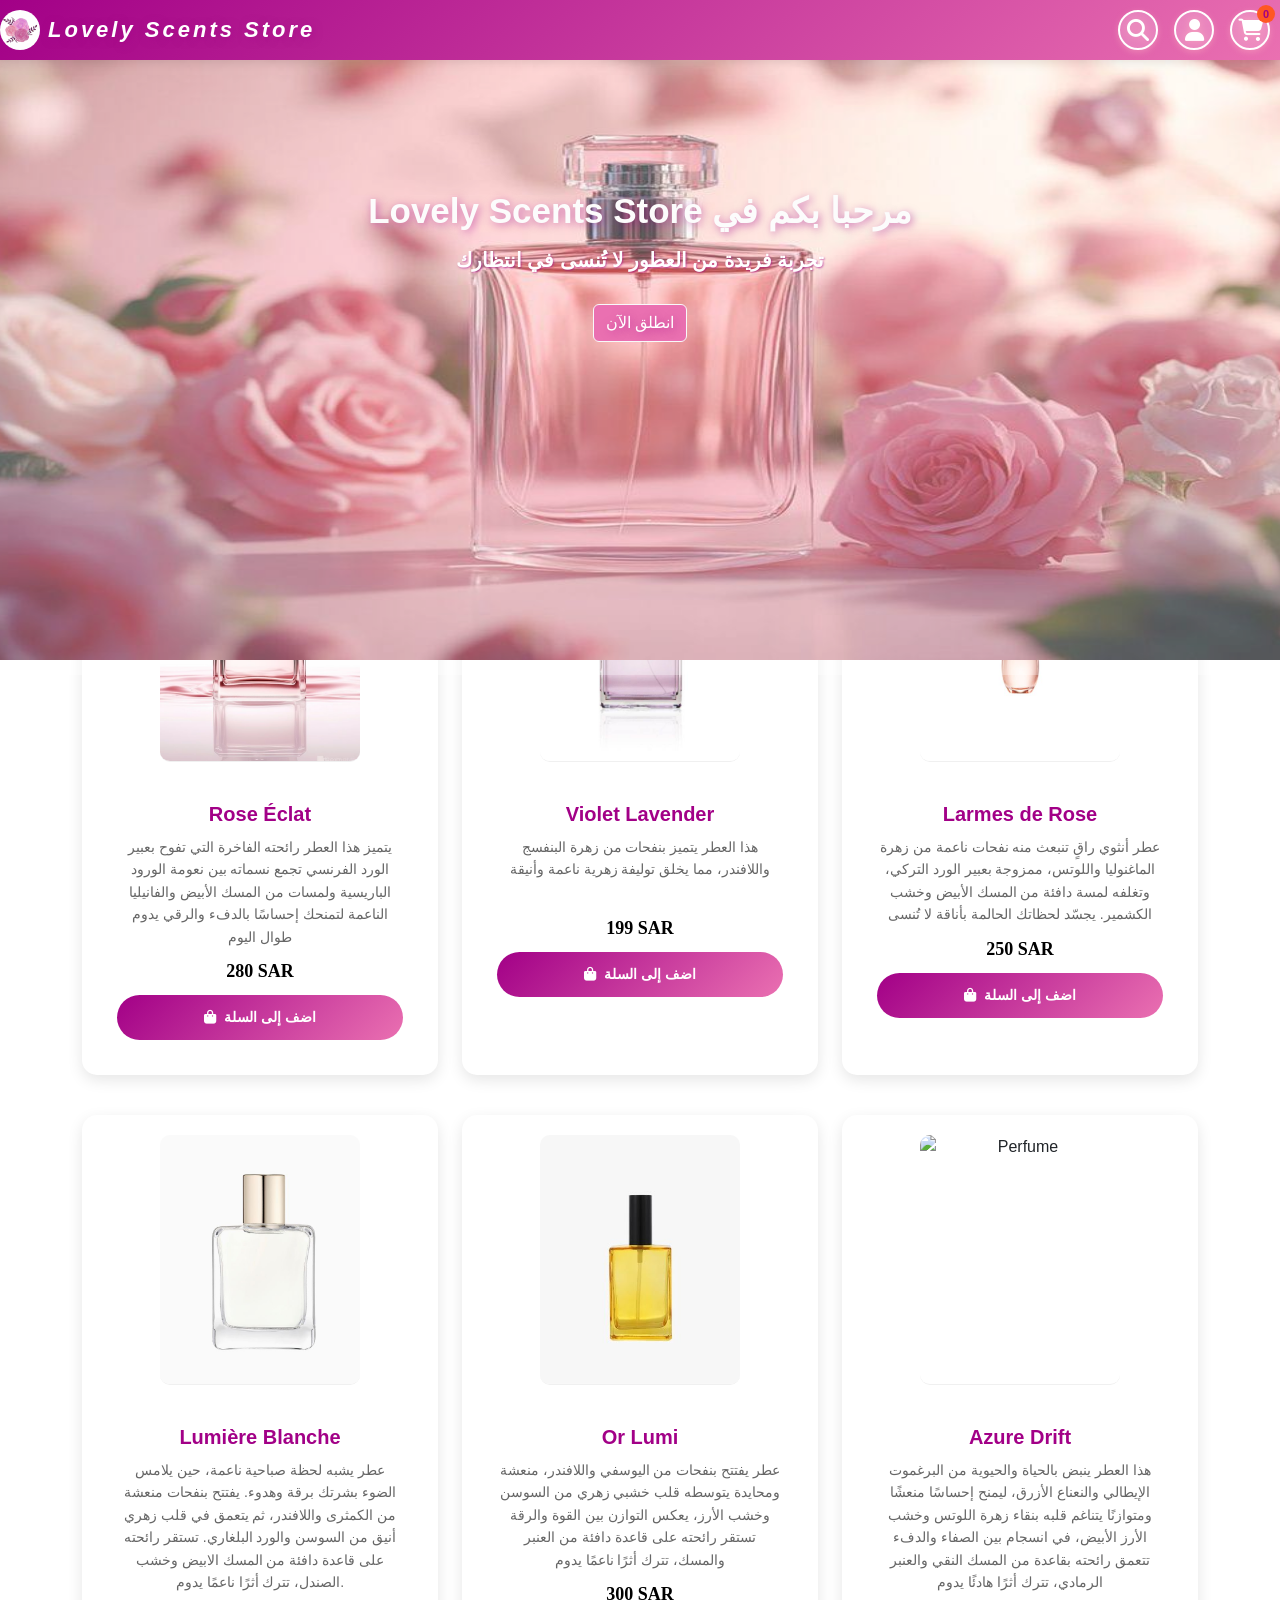
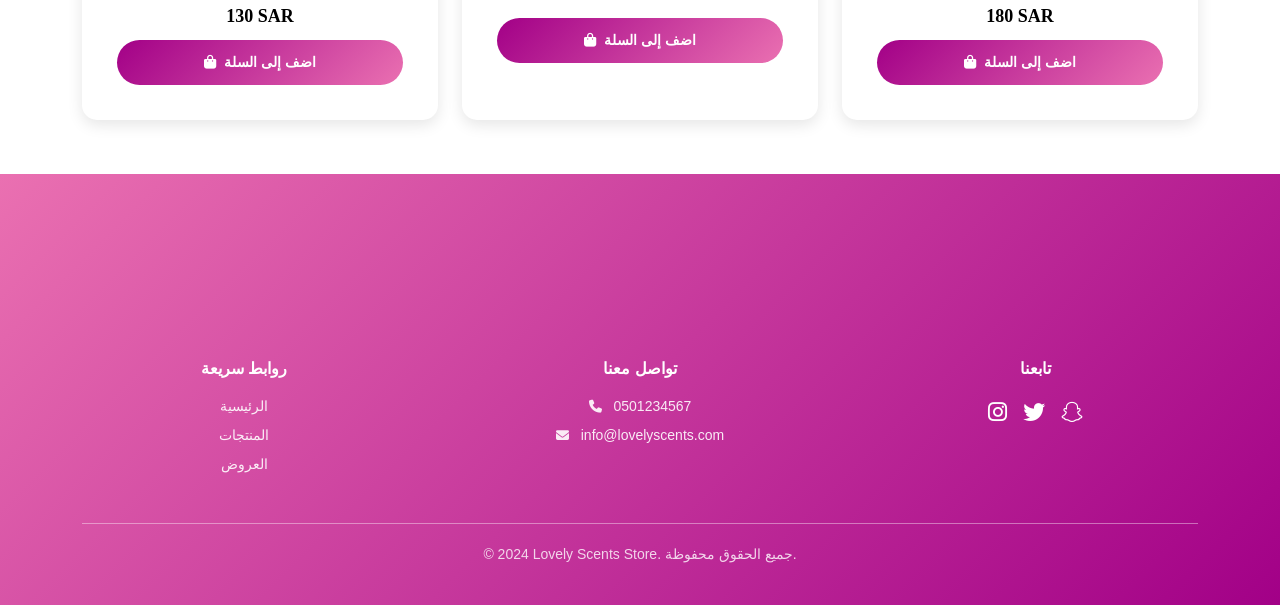
==== index.html @ 4ba1b8d6 "first commit" ====
<!DOCTYPE html>
<html lang="en">

<head>
    <meta charset="UTF-8">
    <title>Lovley Scents Store</title>
    <meta name="viewport" content="width=device-width, initial-scale=1.0">
    <link rel="stylesheet" href="index.css">
    <!--  <script src="cart.js"></script> 
 <script src="perfumestoresystem.js"></script> -->
    <script src="searsh.js"></script>
    <script src="auth-system.js"></script>
    <link rel="stylesheet" href="https://cdnjs.cloudflare.com/ajax/libs/font-awesome/6.5.0/css/all.min.css">
    <link href="https://cdn.jsdelivr.net/npm/bootstrap@5.0.2/dist/css/bootstrap.min.css" rel="stylesheet"
        integrity="sha384-EVSTQN3/azprG1Anm3QDgpJLIm9Nao0Yz1ztcQTwFspd3yD65VohhpuuCOmLASjC" crossorigin="anonymous">

    <style>
        /* إضافة خاصية الانزلاق الناعم عند الضغط على الروابط */
        html {
            scroll-behavior: smooth;
        }

        :root {
            --primary-color: #ea70b1;
            --secondary-color: #a20087;
            --light-color: #f8f9fa;
            --dark-color: #343a40;
        }

        .footer {
            font-family: 'Segoe UI', Tahoma, Geneva, Verdana, sans-serif;
        }

        .footer a:hover {
            color: var(--light-color) !important;
            text-decoration: underline !important;
            transform: translateY(-2px);
        }

        .social-link:hover {
            color: var(--light-color) !important;
            transform: translateY(-3px) scale(1.2);
        }

        @media (max-width: 992px) {
            .footer .row.justify-content-around>div {
                margin-bottom: 30px;
            }
        }

        @media (max-width: 768px) {
            .footer {
                padding: 30px 0 15px;
            }

            .footer .row.justify-content-around>div {
                margin-bottom: 25px;
            }

            .social-links {
                gap: 25px !important;
            }
        }

        @media (max-width: 576px) {
            .footer {
                padding: 25px 0 10px;
            }

            .footer h6 {
                font-size: 15px !important;
                margin-bottom: 15px !important;
            }

            .footer a,
            .footer div {
                font-size: 13px !important;
            }

            .social-links {
                gap: 20px !important;
            }

            .social-link {
                font-size: 20px !important;
            }
        }
    </style>
</head>

<body>

    <div class="container-fluid p-0 vh-100" style="background-image: url(images/xxxx.jpg);
        background-size:cover;
        background-position:center; 
         height: 60vh;
         width: 100%;
         color: aliceblue (0, 0, 0, 0.4) ;
         display: flex;
         align-items: center;
         justify-content: center;
          position: absolute;
          margin-top: -0px ;
          margin-bottom: -50px !important;
          padding: 10px;
        transform: translateY(-30px) scaleY(0.7);
    transform-origin: top center;
    max-width: 2000px; 
     "></div>

    <div class="text-center "
        style="color:#fcfcfc; position: relative; z-index: 2; font-family: 'Cairo', sans-serif;  margin-top: 130px;  text-shadow: 2px 2px 8px rgba(162, 0, 135, 0.5); ">
        <h1 class="display-6 fw-bold " style="font-size: 35px;"> Lovely Scents Store مرحبا بكم في </h1>
        <h5 class="lead mt-3  fw-bold " style=" color:#ffffff ; text-shadow: 1px 1px 2px  rgba(162, 0, 135, 0.5);">تجربة
            فريدة من العطور لا تُنسى في انتظارك</h5>
        
        <!-- التعديل هنا: ربط الزر بقسم المنتجات عبر href="#perfumes-section" -->
        <a href="#perfumes-section">
            <button class="btn btn-light mt-4"
                style="color: #ffffff;  text-shadow: 2px 2px 8px rgba(162, 0, 135, 0.5);  background-color: rgb(234, 112, 177);  ">انطلق
                الآن</button>
        </a>
    </div>

    <div style="position: absolute; top: 0; left: 0; width: 100%; height: 75vh; 
                background: rgba(255, 255, 255, 0.3); z-index: 1;"></div>
    <header>
        <div class="d-flex align-items-center">
            <!-- الصورة الدائرية -->
            <img src="images/orr.jpg" alt="متجر أيقونة" class="rounded-circle me-2"
                style="width: 40px; height: 40px; object-fit: cover;">

            <!-- اللوقو أو اسم المتجر -->
            <span class="navbar-brand mb-0 h3" style=" font-size: 22px; font-weight: bold;
            color: white;
            font-style: italic;
              padding: 10px;
              display: flex;
              align-items: center;
              gap: 10px;
          white-space: nowrap;
          padding-left: 0px;
          padding-right: 30px;
          letter-spacing: 3px;
            text-shadow: 2px 2px 8px rgba(162, 0, 135, 0.5);">Lovely Scents Store</span>
        </div>



        <div class="header-actions">
            <div class="icon-wrapper">


                <div class="d-flex gap-3">
                    <button class="icon-btn">
                        <i class="fa-solid fa-magnifying-glass"></i>
                    </button>

                    <button class="icon-btn ">
                        <i class="fa-solid fa-user"></i>
                    </button>




                    <button class="icon-btn" id="cart-toggle">
                        <i class="fa-solid fa-cart-shopping"></i>
                        <span class="cart-count" id="cart-count">0</span>
                    </button>
                </div>
            </div>

    </header>

    <!-- التعديل هنا: إضافة id="perfumes-section" للوصول إليه عند الضغط على الزر -->
    <div class="container" id="perfumes-section">
        <div class=" row  ">
            <div class="col-12 col-sm-6 col-md-4 col-lg-4 mb-4">
                <div class="product-card ">
                    <img width="300px" height="300px" src="images/pert.jpg" alt="Perfume" class="product-image">

                    <div class="product-info">
                        <!--- تطبيق فئة product-title على العنوان -->
                        <h2 class="product-title"> Rose Éclat</h2>

                        <!---  /  تطبيق فئة description على الوصف -->
                        <p class="description">
                            يتميز هذا العطر رائحته الفاخرة التي تفوح بعبير الورد الفرنسي تجمع نسماته بين نعومة الورود
                            الباريسية ولمسات من المسك الأبيض والفانيليا الناعمة لتمنحك إحساسًا بالدفء والرقي يدوم طوال
                            اليوم
                        </p>

                        <div class="price-container ">
                            <span class="price">280 SAR</span>
                        </div>
                        <button class="buy-button">
                            <span><i class="fas fa-shopping-bag"></i></span> اضف إلى السلة
                        </button>
                    </div>
                </div>
            </div>

            <div class="col-12 col-sm-6 col-md-4 col-lg-4 mb-4">
                <div class="product-card ">
                    <!----  /  الصورة الأصلية -->
                    <img width="300px" height="300px   " src="images/uuuuu.jpg" alt="Perfume" class="product-image">

                    <div class="product-info">
                        <!----   /  تطبيق فئة product-title على العنوان / -->
                        <h2 class="product-title">Violet Lavender</h2>

                        <!---- /    تطبيق فئة description على الوصف /-->
                        <p class="description">
                            هذا العطر يتميز بنفحات من زهرة البنفسج واللافندر، مما يخلق توليفة زهرية ناعمة وأنيقة
                        </p>
                        <br>
                        <div class="price-container">
                            <span class="price">199 SAR</span>
                        </div>
                        <button class="buy-button">
                            <span><i class="fas fa-shopping-bag"></i></span> اضف إلى السلة
                        </button>
                    </div>
                </div>
            </div>
            <div class="col-12 col-sm-6 col-md-4 col-lg-4 mb-4">
                <div class="product-card ">
                    <!---- /  الصورة الأصلية -->
                    <img width="300px" height="300px " src="images/Gold.jpg" alt="Perfume" class="product-image">

                    <div class="product-info">
                        <!--   /   تطبيق فئة product-title على العنوان / -->
                        <h2 class="product-title"> Larmes de Rose</h2>

                        <!----   /  تطبيق فئة description على الوصف / -->
                        <p class="description">
                            عطر أنثوي راقٍ تنبعث منه نفحات ناعمة من زهرة الماغنوليا واللوتس، ممزوجة بعبير الورد التركي،
                            وتغلفه لمسة دافئة من المسك الأبيض وخشب الكشمير. يجسّد لحظاتك الحالمة بأناقة لا تُنسى
                        </p>

                        <div class="price-container">
                            <span class="price">250 SAR</span>
                        </div>
                        <button class="buy-button">
                            <span><i class="fas fa-shopping-bag"></i></span> اضف إلى السلة
                        </button>
                    </div>
                </div>
            </div>
            <div class="row g-3"></div>
            <div class="col-12 col-sm-6 col-md-4 col-lg-4 mb-4">
                <div class="product-card ">
                    <!---- /  الصورة الأصلية -->
                    <img width="300px" height="300px " src="images/www.jpg" alt="Perfume" class="product-image">

                    <div class="product-info">
                        <!--   /   تطبيق فئة product-title على العنوان / -->
                        <h2 class="product-title">Lumière Blanche </h2>

                        <!----   /  تطبيق فئة description على الوصف / -->
                        <p class="description">
                            عطر يشبه لحظة صباحية ناعمة، حين يلامس الضوء بشرتك برقة وهدوء.
                            يفتتح بنفحات منعشة من الكمثرى واللافندر، ثم يتعمق في قلب زهري أنيق من السوسن والورد البلغاري.
                            تستقر رائحته على قاعدة دافئة من المسك الابيض وخشب الصندل، تترك أثرًا ناعمًا يدوم.

                        </p>

                        <div class="price-container">
                            <span class="price">130 SAR </span>
                        </div>
                        <button class="buy-button">
                            <span><i class="fas fa-shopping-bag"></i></span> اضف إلى السلة
                        </button>
                    </div>
                </div>
            </div>
            <div class="col-12 col-sm-6 col-md-4 col-lg-4 mb-4">
                <div class="product-card ">
                    <!---- /  الصورة الأصلية -->
                    <img width="300px" height="300px " src="images/yallow.jpg" alt="Perfume" class="product-image">

                    <div class="product-info">
                        <!--   /   تطبيق فئة product-title على العنوان / -->
                        <h2 class="product-title">Or Lumi</h2>

                        <!----   /  تطبيق فئة description على الوصف / -->
                        <p class="description">
                            عطر يفتتح بنفحات من اليوسفي واللافندر، منعشة ومحايدة
                            يتوسطه قلب خشبي زهري من السوسن وخشب الأرز، يعكس التوازن بين القوة والرقة
                            تستقر رائحته على قاعدة دافئة من العنبر والمسك، تترك أثرًا ناعمًا يدوم
                        </p>

                        <div class="price-container">
                            <span class="price"> 300 SAR</span>
                        </div>
                        <button class="buy-button">
                            <span><i class="fas fa-shopping-bag"></i></span> اضف إلى السلة
                        </button>
                    </div>
                </div>
            </div>
            <div class="col-12 col-sm-6 col-md-4 col-lg-4 mb-4">
                <div class="product-card ">
                    <!---- /  الصورة الأصلية -->
                    <img width="300px" height="300px " src="images/Blue Perfume.jpg" alt="Perfume" class="product-image">

                    <div class="product-info">
                        <!--   /   تطبيق فئة product-title على العنوان / -->
                        <h2 class="product-title">Azure Drift</h2>

                        <!----   /  تطبيق فئة description على الوصف / -->
                        <p class="description">هذا العطر ينبض بالحياة والحيوية من البرغموت الإيطالي والنعناع الأزرق، ليمنح
                            إحساسًا منعشًا ومتوازنًا
                            يتناغم قلبه بنقاء زهرة اللوتس وخشب الأرز الأبيض، في انسجام بين الصفاء والدفء
                            تتعمق رائحته بقاعدة من المسك النقي والعنبر الرمادي، تترك أثرًا هادئًا يدوم
                        </p>

                        <div class="price-container">
                            <span class="price">180 SAR</span>
                        </div>
                        <button class="buy-button">
                            <span><i class="fas fa-shopping-bag"></i></span> اضف إلى السلة
                        </button>

                    </div>
                </div>
            </div>
        </div>
    </div>

    <footer class="footer"
        style="background: linear-gradient(135deg, var(--primary-color), var(--secondary-color)); color: white; padding: 35px 0 20px; margin-top: 30px;">
        <div class="container">
            <div class="row justify-content-around align-items-start text-center">

                <!-- روابط سريعة -->
                <div class="col-lg-2 col-md-3 col-sm-4 mb-4">
                    <h6 style="font-weight: bold; margin-bottom: 18px; font-size: 16px; color: #fff;">روابط سريعة</h6>
                    <div class="d-flex flex-column gap-2">
                        <a href="#"
                            style="color: rgba(255,255,255,0.9); text-decoration: none; font-size: 14px; transition: all 0.3s;">
                            الرئيسية
                        </a>
                        <a href="#"
                            style="color: rgba(255,255,255,0.9); text-decoration: none; font-size: 14px; transition: all 0.3s;">
                            المنتجات
                        </a>
                        <a href="#"
                            style="color: rgba(255,255,255,0.9); text-decoration: none; font-size: 14px; transition: all 0.3s;">
                            العروض
                        </a>
                    </div>
                </div>

                <!-- تواصل معنا -->
                <div class="col-lg-3 col-md-3 col-sm-4 mb-4">
                    <h6 style="font-weight: bold; margin-bottom: 18px; font-size: 16px; color: #fff;">تواصل معنا</h6>
                    <div class="d-flex flex-column gap-2">
                        <div style="font-size: 14px; color: rgba(255,255,255,0.9);">
                            <i class="fas fa-phone me-2" style="font-size: 13px;"></i>
                            <span>0501234567</span>
                        </div>
                        <div style="font-size: 14px; color: rgba(255,255,255,0.9);">
                            <i class="fas fa-envelope me-2" style="font-size: 13px;"></i>
                            <span>info@lovelyscents.com</span>
                        </div>
                    </div>
                </div>

                <!-- تابعنا -->
                <div class="col-lg-2 col-md-3 col-sm-4 mb-4">
                    <h6 style="font-weight: bold; margin-bottom: 18px; font-size: 16px; color: #fff;">تابعنا</h6>
                    <div class="social-links d-flex justify-content-center gap-3">
                        <a href="#" class="social-link"
                            style="color: white; font-size: 22px; transition: all 0.3s ease; display: inline-block;">
                            <i class="fab fa-instagram"></i>
                        </a>
                        <a href="#" class="social-link"
                            style="color: white; font-size: 22px; transition: all 0.3s ease; display: inline-block;">
                            <i class="fab fa-twitter"></i>
                        </a>
                        <a href="#" class="social-link"
                            style="color: white; font-size: 22px; transition: all 0.3s ease; display: inline-block;">
                            <i class="fab fa-snapchat"></i>
                        </a>
                    </div>
                </div>

            </div>

            <!-- حقوق النشر -->
            <div class="row mt-4">
                <div class="col-12">
                    <div style="border-top: 1px solid rgba(255,255,255,0.4); padding-top: 20px; text-align: center;">
                        <p style="margin: 0; font-size: 14px; color: rgba(255,255,255,0.8);">
                            &copy; 2024 Lovely Scents Store. جميع الحقوق محفوظة.
                        </p>
                    </div>
                </div>
            </div>
        </div>
    </footer>

    <script>
        // تهيئة النظام بعد تحميل الصفحة
        document.addEventListener('DOMContentLoaded', function () {
            // عرض المنتجات
            const productsContainer = document.getElementById('products-container');
            if (productsContainer && window.authSystem) {
                window.authSystem.products.forEach(product => {
                    const productHTML = `
                        <div class="col-md-4 mb-4">
                            <div class="card product-card h-100">
                                <img src="${product.image}" class="card-img-top product-image" alt="${product.name}" 
                                     style="height: 250px; object-fit: cover;"
                                     onerror="this.src='https://via.placeholder.com/300x300/cccccc/969696?text=صورة+منتج'">
                                <div class="card-body">
                                    <h5 class="card-title product-title">${product.name}</h5>
                                    <p class="card-text description">${product.description}</p>
                                    <div class="d-flex justify-content-between align-items-center">
                                        <span class="h5 text-primary price">${product.price} SAR</span>
                                        <button class="btn btn-primary buy-button">
                                            <i class="fas fa-shopping-cart"></i> شراء
                                        </button>
                                    </div>
                                </div>
                            </div>
                        </div>
                    `;
                    productsContainer.innerHTML += productHTML;
                });
            }
        });
    </script>

    <script src="https://cdn.jsdelivr.net/npm/bootstrap@5.0.2/dist/js/bootstrap.bundle.min.js"
        integrity="sha384-MrcW6ZMFYlzcLA8Nl+NtUVF0sA7MsXsP1UyJoMp4YLEuNSfAP+JcXn/tWtIaxVXM"
        crossorigin="anonymous"></script>
</body>

</html>
---- index.css ----
* {
            margin: 0;
            padding: 0;
            box-sizing: border-box;
            font-family: 'Tajawal', sans-serif; } 

              :root {
            --primary-color: #ea70b1;
            --secondary-color: #a20087;
            --light-color: #f8f9fa;
            --dark-color: #343a40; }
       

        body {
          /* background: linear-gradient(to right, #ffe6f0, #ffcce0, #fff);*/
             background-color: #f9f9f9;
    
            padding-top: 60px;
        }

        /* الهيدر */
       header {
           /* background:  linear-gradient(135deg, rgb(236, 86, 136), rgb(219, 112, 147)); */
             background: linear-gradient(135deg, var(--secondary-color), var(--primary-color));
            padding: 30px 0px;
            position: fixed;
            top: 0;
            left: 0;
            width: 100%;
            z-index: 1000;
            height: 60px;
            display: flex;
            align-items: center;
            justify-content: space-between;
            box-shadow: 0 2px 10px rgba(0,0,0,0.1);  } 

         




        .navbar {
            /* background: linear-gradient(135deg, rgb(236, 86, 136), rgb(219, 112, 147));*/
            display: flex;
           justify-content: center;
           gap: 50px;
           align-items: center;
           gap: 15px;
           padding:  0.7rem;
           margin: 0;
         /*box-shadow: 0 2px 5px rgba(0, 0, 0, 0.1); */
         

        }

        .navbar-list {
            display: flex;
            list-style: none;
            gap: 0rem;
            margin: 0;
            padding: 0;
            
        }

        .navbar-list a {
            color: white;
            text-decoration: none;
            font-weight: normal;
           align-items: center;
           position:-0.0rem -0.0rem;
           padding-left: 200px;
           padding-right:   -0.0rem;
             display: flex;
           gap: 10rem;
           

       
        
           

              

}

.navbar-list li {

         margin:  0 -1px;
}


    .navbar-list a:hover{
         border: 5px;
            outline: none;




}



      

    

        .header-actions {
            display: flex;
            gap: 10px;
        }

        .icon-btn {
            background: rgba(255, 255, 255, 0.2);
            color: white;
            border: 2px solid white;
            border-radius: 50%;
            width: 40px;
            height: 40px;
            display: flex;
            align-items: center;
            justify-content: center;
            cursor: pointer;
            transition: all 0.3s ease;
              box-shadow: 0 2px 6px rgba(255, 182, 193, 0.4);
                
        }

        .icon-btn:hover {
           /* background: rgba(255, 255, 255, 0.3);*/
              background-color: #f58fcc; /* وردي فاتح عند المرور */
  box-shadow: 0 4px 10px rgba(255, 182, 193, 0.7)

        }

        .cart-count {
            position: absolute !important;
            top: -5px !important;
            right: 5px !important;
            background: #ff5722;
            padding-right: 0px;
            color: var(--secondary-color);
            font-size: 11px;
            width: 18px!important;
            height: 18px !important;
            border-radius: 50% !important;
            display: flex !important;
            align-items: center!important ;
            justify-content: center !important;
            font-weight: bold;
           
           
        }

        .icon-wrapper {
            position: relative;
            display: flex;
              gap: 12px; /* مسافة بسيطة بين الأيقونات */
              padding-right: 10px;
             
        }

        .icon-btn i {
  font-size: 22px; /* حجم الأيقونة أكبر شوي */
  color: #fff; /* 🤍 أيقونة بيضاء */
  transition: 0.3s ease;
  text-shadow: 0 0 8px rgba(255, 182, 193, 0.6); /* 🌸 ظل وردي خفيف */
}

  


        /* نظام الـ Grid لـ 3 بطاقات */
        .container {
            max-width: 1200px;
            margin: 0 auto;
            padding: 0 20px;
         /* margin-top: -20px; /* ارفعيه لأعلى 20 بكسل */
         margin-top: 150px;

        }

        .row {
            display: flex;
            flex-wrap: wrap;
            margin: 0 -10px;
        }

        .col-12, .col-sm-6, .col-md-4, .col-lg-4 {
            padding: 0 10px;
            margin-bottom: 20px;
        }

        /* الجوال: بطاقة واحدة */
        .col-12 {
            flex: 0 0 100%;
            max-width: 100%;
        }

        /* جوال كبير: بطاقتين */
        @media (min-width: 576px) {
            .col-sm-6 {
                flex: 0 0 50%;
                max-width: 50%;
            }
        }

        /* تابلت: 3 بطاقات */
        @media (min-width: 768px) {
            .col-md-4 {
                flex: 0 0 33.333%;
                max-width: 33.333%;
            }
        }

        /* لابتوب: 3 بطاقات */
        @media (min-width: 992px) {
            .col-lg-4 {
                flex: 0 0 33.333%;
                max-width: 33.333%;
            }
        }

        /* البطاقات */
        .product-card {
            background: white;
            border-radius: 15px;
            padding: 20px;
            text-align: center;
            border: 2px solid #e91e63;
            box-shadow: 0 5px 15px rgba(0,0,0,0.1);
            height: 100%;
            display: flex;
            flex-direction: column;
            transition: all 0.3s ease; 
              
        
        }

        .product-card:hover {
            transform: translateY(-5px);
            box-shadow: 0 10px 25px rgba(233, 30, 99, 0.15);
        }

        .product-card:active {
            border-color: #ff4081;
            box-shadow: 0 0 0 3px rgba(255, 64, 129, 0.3);
        }

        .product-image {
            width: 100%;
            max-width: 200px;
            height: 180px;
            object-fit: cover;
            border-radius: 10px;
            margin: 0 auto 15px;
        }

        .product-title {
            font-size: 20px;
            color: var(--secondary-color);
              margin: 10px 0;
            font-weight: bold;
        }

        .description {
            font-size: 14px;
            color: #666;
            line-height: 1.6;
            margin: 10px 0;
            flex: 1;
        }

        .price {
            font-size: 18px;
            font-weight: bold;
            font-family: serif;
            color: black;
            margin: 15px 0;
            padding-top: -0.1px;
        }

        .buy-button {
            background:var(--primary-color);
            color: white;
            border: none;
            padding: 12px 25px;
            border-radius: 25px;
            font-size: 14px;
            font-weight: bold;
            cursor: pointer;
            width: 100%;
            transition: all 0.3s ease;
            margin-top: 10px;
        }

        .buy-button:hover {
            background:var(--secondary-color) ;
              transform: translateY(-2px);
        }


        /* Responsive */
        @media (max-width: 768px) {
            header {
                height: auto;
                padding: 10px;
                flex-wrap: wrap;
            }
            
            .logo {
                font-size: 18px;
                margin-bottom: 10px;
            }
            
            .navbar-list {
                gap: 10px;
            }
            
            .navbar-list a {
                padding: 6px 12px;
                font-size: 13px;
            }
            
            .header-actions {
                gap: 5px;
            }
            
            body {
                padding-top: 80px;
            }
            
            .hero-section {
                height: 30vh;
            }
            
            .hero-content h1 {
                font-size: 2rem;
            }
            
            .hero-content p {
                font-size: 1rem;
            }
        }

        @media (max-width: 576px) {
            .logo {
                font-size: 16px;
            }
            
            .navbar-list {
                flex-direction: column;
                gap: 8px;
            }
            
            .product-card {
                padding: 15px;
            }
            
            .product-image {
                max-width: 150px;
                height: 140px;
            }
            
            .product-title {
                font-size: 18px;
            }
            
            .description {
                font-size: 13px;
            }
            
            .price {
                font-size: 16px;
            }
            
            .buy-button {
                padding: 10px 20px;
                font-size: 13px;
            }
        }

        /* أنماط نافذة البحث */
.search-modal {
    position: fixed;
    top: 0;
    left: 0;
    width: 100%;
    height: 100%;
    background: rgba(0, 0, 0, 0.8);
    z-index: 9999;
    display: none;
    justify-content: center;
    align-items: flex-start;
    padding-top: 100px;
}

.search-modal.active {
    display: flex;
}

.search-modal-content {
    background: white;
    border-radius: 15px;
    width: 90%;
    max-width: 600px;
    box-shadow: 0 20px 60px rgba(0,0,0,0.3);
    animation: slideDown 0.3s ease-out;
}

@keyframes slideDown {
    from {
        opacity: 0;
        transform: translateY(-50px);
    }
    to {
        opacity: 1;
        transform: translateY(0);
    }
}

 .product-actions {
        display: flex;
        align-items: center;
        gap: 10px;
        margin-top: 15px;
    }

    .wishlist-btn {
        background: #ffffff;
        border: 2px solid #e9ecef;
        width: 44px;
        height: 44px;
        border-radius: 50px;
        display: flex;
        align-items: center;
        justify-content: center;
        cursor: pointer;
        transition: all 0.3s ease;
        color: #ea70b1 ;
        padding-top: -0.1px;
    }

    .wishlist-btn:hover {
        background: white;
        border-color: var(--primary-color);
        color: var(--primary-color);
        transform: scale(1.05);
    }

    .wishlist-btn.active {
        background: #fff5f7;
        border-color: #e91e63;
        color: #e91e63;
    }

    .buy-button {
        flex: 1;
        background: var(--primary-color);
        color: white;
        border: none;
        padding: 12px 20px;
        border-radius: 10px;
        font-size: 14px;
        font-weight: bold;
        cursor: pointer;
        transition: all 0.3s ease;
        display: flex;
        align-items: center;
        justify-content: center;
        gap: 8px;
    }

    .buy-button:hover {
        background: var(--secondary-color);
        transform: translateY(-2px);
        box-shadow: 0 5px 15px rgba(162, 0, 135, 0.3);
    }

    .buy-button:active {
        transform: translateY(0);
    }
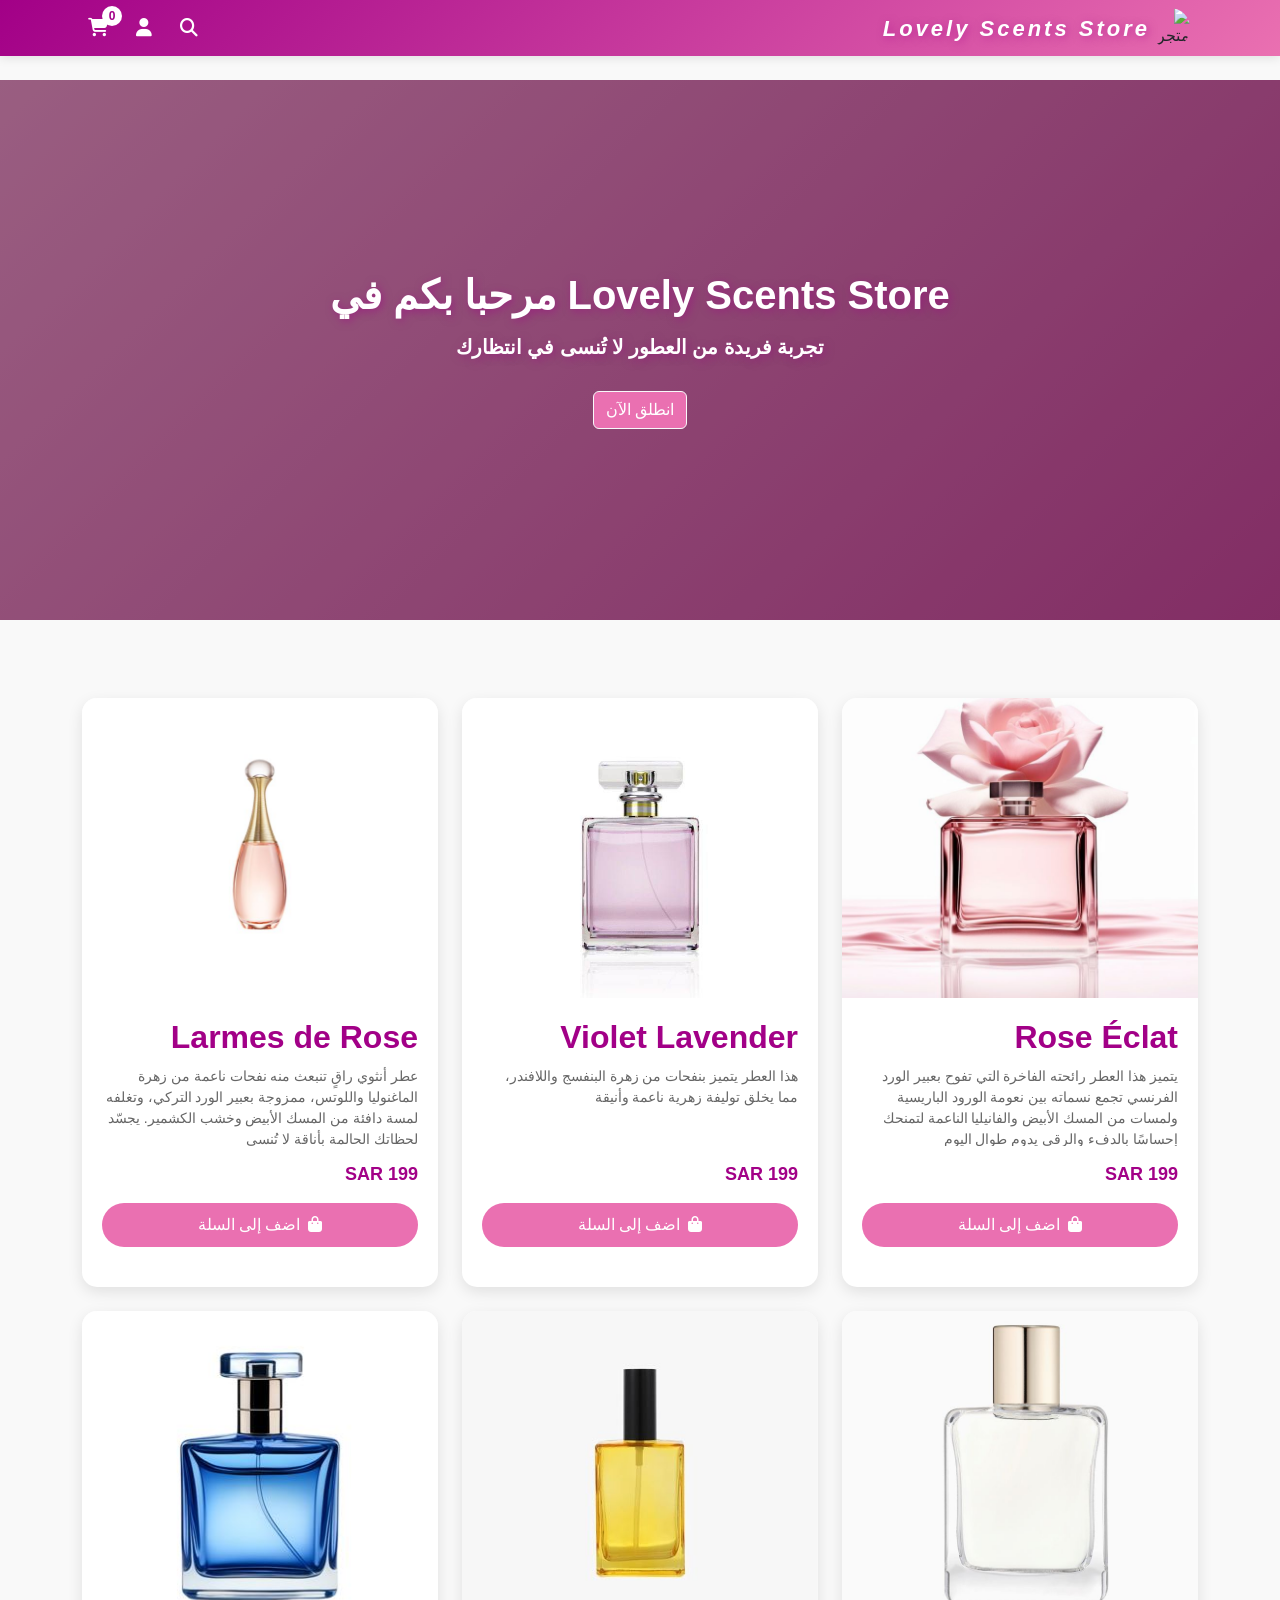
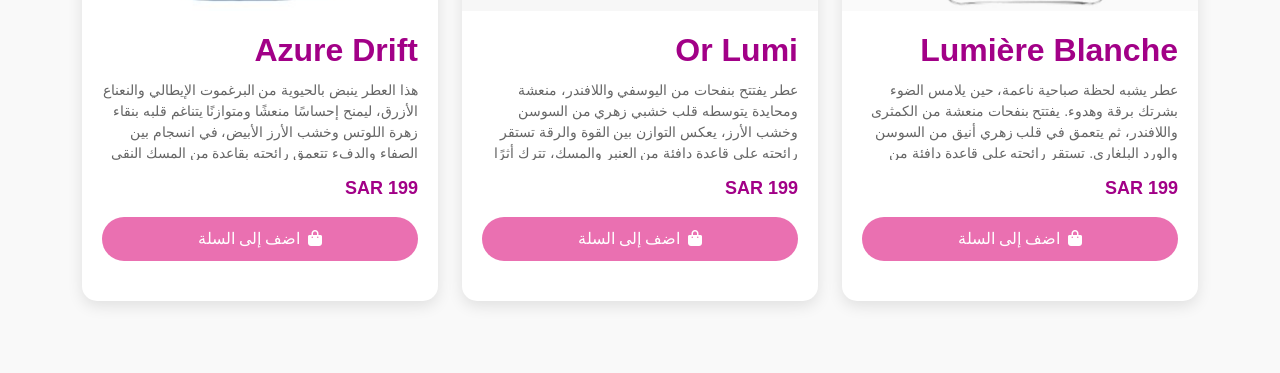
==== commit 52156648: "Add files via upload إصلاح مشاكل السلة والصور" ====
--- a/index.html
+++ b/index.html
@@ -1,441 +1,946 @@
-<!DOCTYPE html>
-<html lang="en">
-
-<head>
-    <meta charset="UTF-8">
-    <title>Lovley Scents Store</title>
-    <meta name="viewport" content="width=device-width, initial-scale=1.0">
-    <link rel="stylesheet" href="index.css">
-    <!--  <script src="cart.js"></script> 
- <script src="perfumestoresystem.js"></script> -->
-    <script src="searsh.js"></script>
-    <script src="auth-system.js"></script>
-    <link rel="stylesheet" href="https://cdnjs.cloudflare.com/ajax/libs/font-awesome/6.5.0/css/all.min.css">
-    <link href="https://cdn.jsdelivr.net/npm/bootstrap@5.0.2/dist/css/bootstrap.min.css" rel="stylesheet"
-        integrity="sha384-EVSTQN3/azprG1Anm3QDgpJLIm9Nao0Yz1ztcQTwFspd3yD65VohhpuuCOmLASjC" crossorigin="anonymous">
-
-    <style>
-        /* إضافة خاصية الانزلاق الناعم عند الضغط على الروابط */
-        html {
-            scroll-behavior: smooth;
-        }
-
-        :root {
-            --primary-color: #ea70b1;
-            --secondary-color: #a20087;
-            --light-color: #f8f9fa;
-            --dark-color: #343a40;
-        }
-
-        .footer {
-            font-family: 'Segoe UI', Tahoma, Geneva, Verdana, sans-serif;
-        }
-
-        .footer a:hover {
-            color: var(--light-color) !important;
-            text-decoration: underline !important;
-            transform: translateY(-2px);
-        }
-
-        .social-link:hover {
-            color: var(--light-color) !important;
-            transform: translateY(-3px) scale(1.2);
-        }
-
-        @media (max-width: 992px) {
-            .footer .row.justify-content-around>div {
-                margin-bottom: 30px;
-            }
-        }
-
-        @media (max-width: 768px) {
-            .footer {
-                padding: 30px 0 15px;
-            }
-
-            .footer .row.justify-content-around>div {
-                margin-bottom: 25px;
-            }
-
-            .social-links {
-                gap: 25px !important;
-            }
-        }
-
-        @media (max-width: 576px) {
-            .footer {
-                padding: 25px 0 10px;
-            }
-
-            .footer h6 {
-                font-size: 15px !important;
-                margin-bottom: 15px !important;
-            }
-
-            .footer a,
-            .footer div {
-                font-size: 13px !important;
-            }
-
-            .social-links {
-                gap: 20px !important;
-            }
-
-            .social-link {
-                font-size: 20px !important;
-            }
-        }
-    </style>
-</head>
-
-<body>
-
-    <div class="container-fluid p-0 vh-100" style="background-image: url(images/xxxx.jpg);
-        background-size:cover;
-        background-position:center; 
-         height: 60vh;
-         width: 100%;
-         color: aliceblue (0, 0, 0, 0.4) ;
-         display: flex;
-         align-items: center;
-         justify-content: center;
-          position: absolute;
-          margin-top: -0px ;
-          margin-bottom: -50px !important;
-          padding: 10px;
-        transform: translateY(-30px) scaleY(0.7);
-    transform-origin: top center;
-    max-width: 2000px; 
-     "></div>
-
-    <div class="text-center "
-        style="color:#fcfcfc; position: relative; z-index: 2; font-family: 'Cairo', sans-serif;  margin-top: 130px;  text-shadow: 2px 2px 8px rgba(162, 0, 135, 0.5); ">
-        <h1 class="display-6 fw-bold " style="font-size: 35px;"> Lovely Scents Store مرحبا بكم في </h1>
-        <h5 class="lead mt-3  fw-bold " style=" color:#ffffff ; text-shadow: 1px 1px 2px  rgba(162, 0, 135, 0.5);">تجربة
-            فريدة من العطور لا تُنسى في انتظارك</h5>
-        
-        <!-- التعديل هنا: ربط الزر بقسم المنتجات عبر href="#perfumes-section" -->
-        <a href="#perfumes-section">
-            <button class="btn btn-light mt-4"
-                style="color: #ffffff;  text-shadow: 2px 2px 8px rgba(162, 0, 135, 0.5);  background-color: rgb(234, 112, 177);  ">انطلق
-                الآن</button>
-        </a>
-    </div>
-
-    <div style="position: absolute; top: 0; left: 0; width: 100%; height: 75vh; 
-                background: rgba(255, 255, 255, 0.3); z-index: 1;"></div>
-    <header>
-        <div class="d-flex align-items-center">
-            <!-- الصورة الدائرية -->
-            <img src="images/orr.jpg" alt="متجر أيقونة" class="rounded-circle me-2"
-                style="width: 40px; height: 40px; object-fit: cover;">
-
-            <!-- اللوقو أو اسم المتجر -->
-            <span class="navbar-brand mb-0 h3" style=" font-size: 22px; font-weight: bold;
-            color: white;
-            font-style: italic;
-              padding: 10px;
-              display: flex;
-              align-items: center;
-              gap: 10px;
-          white-space: nowrap;
-          padding-left: 0px;
-          padding-right: 30px;
-          letter-spacing: 3px;
-            text-shadow: 2px 2px 8px rgba(162, 0, 135, 0.5);">Lovely Scents Store</span>
-        </div>
-
-
-
-        <div class="header-actions">
-            <div class="icon-wrapper">
-
-
-                <div class="d-flex gap-3">
-                    <button class="icon-btn">
-                        <i class="fa-solid fa-magnifying-glass"></i>
-                    </button>
-
-                    <button class="icon-btn ">
-                        <i class="fa-solid fa-user"></i>
-                    </button>
-
-
-
-
-                    <button class="icon-btn" id="cart-toggle">
-                        <i class="fa-solid fa-cart-shopping"></i>
-                        <span class="cart-count" id="cart-count">0</span>
-                    </button>
-                </div>
-            </div>
-
-    </header>
-
-    <!-- التعديل هنا: إضافة id="perfumes-section" للوصول إليه عند الضغط على الزر -->
-    <div class="container" id="perfumes-section">
-        <div class=" row  ">
-            <div class="col-12 col-sm-6 col-md-4 col-lg-4 mb-4">
-                <div class="product-card ">
-                    <img width="300px" height="300px" src="images/pert.jpg" alt="Perfume" class="product-image">
-
-                    <div class="product-info">
-                        <!--- تطبيق فئة product-title على العنوان -->
-                        <h2 class="product-title"> Rose Éclat</h2>
-
-                        <!---  /  تطبيق فئة description على الوصف -->
-                        <p class="description">
-                            يتميز هذا العطر رائحته الفاخرة التي تفوح بعبير الورد الفرنسي تجمع نسماته بين نعومة الورود
-                            الباريسية ولمسات من المسك الأبيض والفانيليا الناعمة لتمنحك إحساسًا بالدفء والرقي يدوم طوال
-                            اليوم
-                        </p>
-
-                        <div class="price-container ">
-                            <span class="price">280 SAR</span>
-                        </div>
-                        <button class="buy-button">
-                            <span><i class="fas fa-shopping-bag"></i></span> اضف إلى السلة
-                        </button>
-                    </div>
-                </div>
-            </div>
-
-            <div class="col-12 col-sm-6 col-md-4 col-lg-4 mb-4">
-                <div class="product-card ">
-                    <!----  /  الصورة الأصلية -->
-                    <img width="300px" height="300px   " src="images/uuuuu.jpg" alt="Perfume" class="product-image">
-
-                    <div class="product-info">
-                        <!----   /  تطبيق فئة product-title على العنوان / -->
-                        <h2 class="product-title">Violet Lavender</h2>
-
-                        <!---- /    تطبيق فئة description على الوصف /-->
-                        <p class="description">
-                            هذا العطر يتميز بنفحات من زهرة البنفسج واللافندر، مما يخلق توليفة زهرية ناعمة وأنيقة
-                        </p>
-                        <br>
-                        <div class="price-container">
-                            <span class="price">199 SAR</span>
-                        </div>
-                        <button class="buy-button">
-                            <span><i class="fas fa-shopping-bag"></i></span> اضف إلى السلة
-                        </button>
-                    </div>
-                </div>
-            </div>
-            <div class="col-12 col-sm-6 col-md-4 col-lg-4 mb-4">
-                <div class="product-card ">
-                    <!---- /  الصورة الأصلية -->
-                    <img width="300px" height="300px " src="images/Gold.jpg" alt="Perfume" class="product-image">
-
-                    <div class="product-info">
-                        <!--   /   تطبيق فئة product-title على العنوان / -->
-                        <h2 class="product-title"> Larmes de Rose</h2>
-
-                        <!----   /  تطبيق فئة description على الوصف / -->
-                        <p class="description">
-                            عطر أنثوي راقٍ تنبعث منه نفحات ناعمة من زهرة الماغنوليا واللوتس، ممزوجة بعبير الورد التركي،
-                            وتغلفه لمسة دافئة من المسك الأبيض وخشب الكشمير. يجسّد لحظاتك الحالمة بأناقة لا تُنسى
-                        </p>
-
-                        <div class="price-container">
-                            <span class="price">250 SAR</span>
-                        </div>
-                        <button class="buy-button">
-                            <span><i class="fas fa-shopping-bag"></i></span> اضف إلى السلة
-                        </button>
-                    </div>
-                </div>
-            </div>
-            <div class="row g-3"></div>
-            <div class="col-12 col-sm-6 col-md-4 col-lg-4 mb-4">
-                <div class="product-card ">
-                    <!---- /  الصورة الأصلية -->
-                    <img width="300px" height="300px " src="images/www.jpg" alt="Perfume" class="product-image">
-
-                    <div class="product-info">
-                        <!--   /   تطبيق فئة product-title على العنوان / -->
-                        <h2 class="product-title">Lumière Blanche </h2>
-
-                        <!----   /  تطبيق فئة description على الوصف / -->
-                        <p class="description">
-                            عطر يشبه لحظة صباحية ناعمة، حين يلامس الضوء بشرتك برقة وهدوء.
-                            يفتتح بنفحات منعشة من الكمثرى واللافندر، ثم يتعمق في قلب زهري أنيق من السوسن والورد البلغاري.
-                            تستقر رائحته على قاعدة دافئة من المسك الابيض وخشب الصندل، تترك أثرًا ناعمًا يدوم.
-
-                        </p>
-
-                        <div class="price-container">
-                            <span class="price">130 SAR </span>
-                        </div>
-                        <button class="buy-button">
-                            <span><i class="fas fa-shopping-bag"></i></span> اضف إلى السلة
-                        </button>
-                    </div>
-                </div>
-            </div>
-            <div class="col-12 col-sm-6 col-md-4 col-lg-4 mb-4">
-                <div class="product-card ">
-                    <!---- /  الصورة الأصلية -->
-                    <img width="300px" height="300px " src="images/yallow.jpg" alt="Perfume" class="product-image">
-
-                    <div class="product-info">
-                        <!--   /   تطبيق فئة product-title على العنوان / -->
-                        <h2 class="product-title">Or Lumi</h2>
-
-                        <!----   /  تطبيق فئة description على الوصف / -->
-                        <p class="description">
-                            عطر يفتتح بنفحات من اليوسفي واللافندر، منعشة ومحايدة
-                            يتوسطه قلب خشبي زهري من السوسن وخشب الأرز، يعكس التوازن بين القوة والرقة
-                            تستقر رائحته على قاعدة دافئة من العنبر والمسك، تترك أثرًا ناعمًا يدوم
-                        </p>
-
-                        <div class="price-container">
-                            <span class="price"> 300 SAR</span>
-                        </div>
-                        <button class="buy-button">
-                            <span><i class="fas fa-shopping-bag"></i></span> اضف إلى السلة
-                        </button>
-                    </div>
-                </div>
-            </div>
-            <div class="col-12 col-sm-6 col-md-4 col-lg-4 mb-4">
-                <div class="product-card ">
-                    <!---- /  الصورة الأصلية -->
-                    <img width="300px" height="300px " src="images/Blue Perfume.jpg" alt="Perfume" class="product-image">
-
-                    <div class="product-info">
-                        <!--   /   تطبيق فئة product-title على العنوان / -->
-                        <h2 class="product-title">Azure Drift</h2>
-
-                        <!----   /  تطبيق فئة description على الوصف / -->
-                        <p class="description">هذا العطر ينبض بالحياة والحيوية من البرغموت الإيطالي والنعناع الأزرق، ليمنح
-                            إحساسًا منعشًا ومتوازنًا
-                            يتناغم قلبه بنقاء زهرة اللوتس وخشب الأرز الأبيض، في انسجام بين الصفاء والدفء
-                            تتعمق رائحته بقاعدة من المسك النقي والعنبر الرمادي، تترك أثرًا هادئًا يدوم
-                        </p>
-
-                        <div class="price-container">
-                            <span class="price">180 SAR</span>
-                        </div>
-                        <button class="buy-button">
-                            <span><i class="fas fa-shopping-bag"></i></span> اضف إلى السلة
-                        </button>
-
-                    </div>
-                </div>
-            </div>
-        </div>
-    </div>
-
-    <footer class="footer"
-        style="background: linear-gradient(135deg, var(--primary-color), var(--secondary-color)); color: white; padding: 35px 0 20px; margin-top: 30px;">
-        <div class="container">
-            <div class="row justify-content-around align-items-start text-center">
-
-                <!-- روابط سريعة -->
-                <div class="col-lg-2 col-md-3 col-sm-4 mb-4">
-                    <h6 style="font-weight: bold; margin-bottom: 18px; font-size: 16px; color: #fff;">روابط سريعة</h6>
-                    <div class="d-flex flex-column gap-2">
-                        <a href="#"
-                            style="color: rgba(255,255,255,0.9); text-decoration: none; font-size: 14px; transition: all 0.3s;">
-                            الرئيسية
-                        </a>
-                        <a href="#"
-                            style="color: rgba(255,255,255,0.9); text-decoration: none; font-size: 14px; transition: all 0.3s;">
-                            المنتجات
-                        </a>
-                        <a href="#"
-                            style="color: rgba(255,255,255,0.9); text-decoration: none; font-size: 14px; transition: all 0.3s;">
-                            العروض
-                        </a>
-                    </div>
-                </div>
-
-                <!-- تواصل معنا -->
-                <div class="col-lg-3 col-md-3 col-sm-4 mb-4">
-                    <h6 style="font-weight: bold; margin-bottom: 18px; font-size: 16px; color: #fff;">تواصل معنا</h6>
-                    <div class="d-flex flex-column gap-2">
-                        <div style="font-size: 14px; color: rgba(255,255,255,0.9);">
-                            <i class="fas fa-phone me-2" style="font-size: 13px;"></i>
-                            <span>0501234567</span>
-                        </div>
-                        <div style="font-size: 14px; color: rgba(255,255,255,0.9);">
-                            <i class="fas fa-envelope me-2" style="font-size: 13px;"></i>
-                            <span>info@lovelyscents.com</span>
-                        </div>
-                    </div>
-                </div>
-
-                <!-- تابعنا -->
-                <div class="col-lg-2 col-md-3 col-sm-4 mb-4">
-                    <h6 style="font-weight: bold; margin-bottom: 18px; font-size: 16px; color: #fff;">تابعنا</h6>
-                    <div class="social-links d-flex justify-content-center gap-3">
-                        <a href="#" class="social-link"
-                            style="color: white; font-size: 22px; transition: all 0.3s ease; display: inline-block;">
-                            <i class="fab fa-instagram"></i>
-                        </a>
-                        <a href="#" class="social-link"
-                            style="color: white; font-size: 22px; transition: all 0.3s ease; display: inline-block;">
-                            <i class="fab fa-twitter"></i>
-                        </a>
-                        <a href="#" class="social-link"
-                            style="color: white; font-size: 22px; transition: all 0.3s ease; display: inline-block;">
-                            <i class="fab fa-snapchat"></i>
-                        </a>
-                    </div>
-                </div>
-
-            </div>
-
-            <!-- حقوق النشر -->
-            <div class="row mt-4">
-                <div class="col-12">
-                    <div style="border-top: 1px solid rgba(255,255,255,0.4); padding-top: 20px; text-align: center;">
-                        <p style="margin: 0; font-size: 14px; color: rgba(255,255,255,0.8);">
-                            &copy; 2024 Lovely Scents Store. جميع الحقوق محفوظة.
-                        </p>
-                    </div>
-                </div>
-            </div>
-        </div>
-    </footer>
-
-    <script>
-        // تهيئة النظام بعد تحميل الصفحة
-        document.addEventListener('DOMContentLoaded', function () {
-            // عرض المنتجات
-            const productsContainer = document.getElementById('products-container');
-            if (productsContainer && window.authSystem) {
-                window.authSystem.products.forEach(product => {
-                    const productHTML = `
-                        <div class="col-md-4 mb-4">
-                            <div class="card product-card h-100">
-                                <img src="${product.image}" class="card-img-top product-image" alt="${product.name}" 
-                                     style="height: 250px; object-fit: cover;"
-                                     onerror="this.src='https://via.placeholder.com/300x300/cccccc/969696?text=صورة+منتج'">
-                                <div class="card-body">
-                                    <h5 class="card-title product-title">${product.name}</h5>
-                                    <p class="card-text description">${product.description}</p>
-                                    <div class="d-flex justify-content-between align-items-center">
-                                        <span class="h5 text-primary price">${product.price} SAR</span>
-                                        <button class="btn btn-primary buy-button">
-                                            <i class="fas fa-shopping-cart"></i> شراء
-                                        </button>
-                                    </div>
-                                </div>
-                            </div>
-                        </div>
-                    `;
-                    productsContainer.innerHTML += productHTML;
-                });
-            }
-        });
-    </script>
-
-    <script src="https://cdn.jsdelivr.net/npm/bootstrap@5.0.2/dist/js/bootstrap.bundle.min.js"
-        integrity="sha384-MrcW6ZMFYlzcLA8Nl+NtUVF0sA7MsXsP1UyJoMp4YLEuNSfAP+JcXn/tWtIaxVXM"
-        crossorigin="anonymous"></script>
-</body>
-
+<!DOCTYPE html>
+<html lang="ar" dir="rtl">
+<head>
+    <meta charset="UTF-8">
+    <title>Lovely Scents Store - اتمام الشراء</title>
+    <meta name="viewport" content="width=device-width, initial-scale=1.0">
+    <link rel="stylesheet" href="https://cdnjs.cloudflare.com/ajax/libs/font-awesome/6.5.0/css/all.min.css">
+    <link href="https://cdn.jsdelivr.net/npm/bootstrap@5.0.2/dist/css/bootstrap.min.css" rel="stylesheet">
+    <style>
+        :root {
+            --primary-color: #ea70b1;
+            --secondary-color: #a20087;
+            --light-color: #f8f9fa;
+            --dark-color: #343a40;
+        }
+        
+        body {
+            font-family: 'Segoe UI', Tahoma, Geneva, Verdana, sans-serif;
+            background-color: #f9f9f9;
+            padding-top: 80px;
+            margin: 0;
+        }
+        
+        .header {
+            background: linear-gradient(135deg, var(--secondary-color), var(--primary-color));
+            box-shadow: 0 2px 10px rgba(0, 0, 0, 0.1);
+            position: fixed;
+            top: 0;
+            width: 100%;
+            z-index: 1000;
+        }
+        
+        .logo {
+            font-size: 22px;
+            font-weight: bold;
+            color: white;
+            font-style: italic;
+            text-shadow: 2px 2px 8px rgba(162, 0, 135, 0.5);
+            letter-spacing: 3px;
+        }
+        
+        .logo-img {
+            width: 40px;
+            height: 40px;
+            object-fit: cover;
+        }
+        
+        .icon-btn {
+            background: transparent;
+            border: none;
+            color: white;
+            font-size: 18px;
+            position: relative;
+            transition: all 0.3s;
+        }
+        
+        .icon-btn:hover {
+            transform: scale(1.1);
+        }
+        
+        .cart-count {
+            position: absolute;
+            top: -8px;
+            right: -8px;
+            background-color: white;
+            color: var(--secondary-color);
+            border-radius: 50%;
+            width: 20px;
+            height: 20px;
+            font-size: 12px;
+            display: flex;
+            align-items: center;
+            justify-content: center;
+            font-weight: bold;
+        }
+        
+        .hero-section {
+            background: linear-gradient(135deg, #ff9cd6, #d84ba7);
+            background-size: cover;
+            background-position: center;
+            height: 60vh;
+            color: white;
+            display: flex;
+            align-items: center;
+            justify-content: center;
+            position: relative;
+            margin-bottom: 30px;
+        }
+        
+        .hero-overlay {
+            position: absolute;
+            top: 0;
+            left: 0;
+            width: 100%;
+            height: 100%;
+            background: rgba(0, 0, 0, 0.4);
+        }
+        
+        .hero-content {
+            position: relative;
+            z-index: 2;
+            text-shadow: 2px 2px 8px rgba(162, 0, 135, 0.5);
+        }
+        
+        .product-card {
+            border: none;
+            border-radius: 15px;
+            overflow: hidden;
+            box-shadow: 0 5px 15px rgba(0, 0, 0, 0.1);
+            transition: transform 0.3s, box-shadow 0.3s;
+            height: 100%;
+            background-color: white;
+            margin-bottom: 20px;
+        }
+        
+        .product-card:hover {
+            transform: translateY(-5px);
+            box-shadow: 0 10px 20px rgba(0, 0, 0, 0.15);
+        }
+        
+        .product-image {
+            width: 100%;
+            height: 300px;
+            object-fit: cover;
+        }
+        
+        .product-info {
+            padding: 20px;
+        }
+        
+        .product-title {
+            font-weight: bold;
+            color: var(--secondary-color);
+            margin-bottom: 10px;
+        }
+        
+        .description {
+            color: #666;
+            font-size: 14px;
+            margin-bottom: 15px;
+            height: 80px;
+            overflow: hidden;
+        }
+        
+        .price-container {
+            display: flex;
+            justify-content: space-between;
+            align-items: center;
+            margin-bottom: 15px;
+        }
+        
+        .price {
+            font-weight: bold;
+            color: var(--secondary-color);
+            font-size: 18px;
+        }
+        
+        .buy-button {
+            background-color: var(--primary-color);
+            color: white;
+            border: none;
+            border-radius: 25px;
+            padding: 10px 20px;
+            width: 100%;
+            transition: all 0.3s;
+            display: flex;
+            align-items: center;
+            justify-content: center;
+            gap: 8px;
+        }
+        
+        .buy-button:hover {
+            background-color: var(--secondary-color);
+            transform: translateY(-2px);
+        }
+        
+        .cart-sidebar {
+            position: fixed;
+            top: 0;
+            right: -400px;
+            width: 350px;
+            height: 100vh;
+            background-color: white;
+            box-shadow: -5px 0 15px rgba(0, 0, 0, 0.1);
+            transition: right 0.3s ease;
+            z-index: 1050;
+            padding: 20px;
+            overflow-y: auto;
+        }
+        
+        .cart-sidebar.active {
+            right: 0;
+        }
+        
+        .cart-overlay {
+            position: fixed;
+            top: 0;
+            left: 0;
+            width: 100%;
+            height: 100%;
+            background-color: rgba(0, 0, 0, 0.5);
+            z-index: 1040;
+            display: none;
+        }
+        
+        .cart-overlay.active {
+            display: block;
+        }
+        
+        .cart-item {
+            display: flex;
+            align-items: center;
+            padding: 15px 0;
+            border-bottom: 1px solid #eee;
+        }
+
+        .cart-item-image {
+            width: 70px;
+            height: 70px;
+            flex-shrink: 0;
+            object-fit: cover;
+            border-radius: 8px;
+            margin-left: 15px;
+            overflow: hidden;
+        }
+
+        .cart-item-details {
+            flex: 1;
+            min-width: 0;
+        }
+        
+        .cart-item-title {
+            font-weight: bold;
+            margin-bottom: 5px;
+        }
+        
+        .cart-item-price {
+            color: var(--secondary-color);
+            font-weight: bold;
+        }
+        
+        .quantity-controls {
+            display: flex;
+            align-items: center;
+            margin-top: 8px;
+        }
+        
+        .quantity-btn {
+            width: 30px;
+            height: 30px;
+            border: 1px solid #ddd;
+            background-color: white;
+            display: flex;
+            align-items: center;
+            justify-content: center;
+            cursor: pointer;
+        }
+        
+        .quantity-input {
+            width: 40px;
+            height: 30px;
+            text-align: center;
+            border: 1px solid #ddd;
+            border-left: none;
+            border-right: none;
+        }
+        
+        .remove-item {
+            color: #dc3545;
+            background: none;
+            border: none;
+            font-size: 18px;
+            margin-right: 10px;
+            flex-shrink: 0;
+            cursor: pointer;
+        }
+        
+        .cart-total {
+            padding: 20px 0;
+            border-top: 2px solid #eee;
+            margin-top: 20px;
+        }
+        
+        .checkout-btn {
+            background-color: var(--secondary-color);
+            color: white;
+            border: none;
+            border-radius: 25px;
+            padding: 12px;
+            width: 100%;
+            font-weight: bold;
+            transition: all 0.3s;
+        }
+        
+        .checkout-btn:hover {
+            background-color: var(--primary-color);
+        }
+        
+        .empty-cart {
+            text-align: center;
+            padding: 40px 0;
+            color: #666;
+        }
+        
+        .checkout-page {
+            display: none;
+            padding: 30px 0;
+        }
+        
+        .checkout-form {
+            background-color: white;
+            border-radius: 15px;
+            padding: 30px;
+            box-shadow: 0 5px 15px rgba(0, 0, 0, 0.1);
+        }
+        
+        .order-summary {
+            background-color: white;
+            border-radius: 15px;
+            padding: 30px;
+            box-shadow: 0 5px 15px rgba(0, 0, 0, 0.1);
+            position: sticky;
+            top: 100px;
+        }
+        
+        .order-item {
+            display: flex;
+            justify-content: space-between;
+            padding: 10px 0;
+            border-bottom: 1px solid #eee;
+        }
+        
+        .back-to-cart {
+            color: var(--secondary-color);
+            text-decoration: none;
+            display: inline-flex;
+            align-items: center;
+            gap: 5px;
+            margin-bottom: 20px;
+        }
+        
+        .notification {
+            position: fixed;
+            top: 100px;
+            right: 20px;
+            z-index: 9999;
+            min-width: 300px;
+            border-radius: 8px;
+            padding: 15px;
+            box-shadow: 0 4px 12px rgba(0, 0, 0, 0.15);
+        }
+        
+        .notification.success {
+            background-color: #d4edda;
+            color: #155724;
+            border: 1px solid #c3e6cb;
+        }
+        
+        .notification.error {
+            background-color: #f8d7da;
+            color: #721c24;
+            border: 1px solid #f5c6cb;
+        }
+        
+        @media (max-width: 768px) {
+            .cart-sidebar {
+                width: 300px;
+            }
+            
+            .hero-section {
+                height: 40vh;
+            }
+        }
+    </style>
+</head>
+
+<body>
+    <!-- الهيدر -->
+    <header class="header py-2">
+        <div class="container">
+            <div class="d-flex justify-content-between align-items-center">
+                <div class="d-flex align-items-center">
+                    <img src="https://via.placeholder.com/40" alt="متجر أيقونة" class="rounded-circle logo-img me-2">
+                    <span class="logo">Lovely Scents Store</span>
+                </div>
+                
+                <div class="d-flex gap-3">
+                    <button class="icon-btn">
+                        <i class="fa-solid fa-magnifying-glass"></i>
+                    </button>
+                    <button class="icon-btn">
+                        <i class="fa-solid fa-user"></i>
+                    </button>
+                    <button class="icon-btn" id="cart-toggle">
+                        <i class="fa-solid fa-cart-shopping"></i>
+                        <span class="cart-count" id="cart-count">0</span>
+                    </button>
+                </div>
+            </div>
+        </div>
+    </header>
+
+    <!-- الهيرو سيكشن -->
+    <div class="hero-section">
+        <div class="hero-overlay"></div>
+        <div class="hero-content text-center">
+            <h1 class="display-6 fw-bold">Lovely Scents Store مرحبا بكم في</h1>
+            <h5 class="lead mt-3 fw-bold">تجربة فريدة من العطور لا تُنسى في انتظارك</h5>
+            <button class="btn btn-light mt-4" style="background-color: var(--primary-color); color: white;">انطلق الآن</button>
+        </div>
+    </div>
+
+    <!-- المنتجات -->
+    <div class="container py-5">
+        <div class="row">
+            <!-- المنتج 1 -->
+            <div class="col-12 col-sm-6 col-md-4 col-lg-4 mb-4">
+                <div class="product-card">
+                    <img src="images/pert.jpg" alt="Perfume" class="product-image">
+                    <div class="product-info">
+                        <h2 class="product-title">Rose Éclat</h2>
+                        <p class="description">
+                            يتميز هذا العطر رائحته الفاخرة التي تفوح بعبير الورد الفرنسي تجمع نسماته بين نعومة الورود
+                            الباريسية ولمسات من المسك الأبيض والفانيليا الناعمة لتمنحك إحساسًا بالدفء والرقي يدوم طوال
+                            اليوم
+                        </p>
+                        <div class="price-container">
+                            <span class="price">199 SAR</span>
+                        </div>
+                        <button class="buy-button" data-id="1" data-name="Rose Éclat" data-price="199" data-image="images/pert.jpg">
+                            <span><i class="fas fa-shopping-bag"></i></span> اضف إلى السلة
+                        </button>
+                    </div>
+                </div>
+            </div>
+            
+            <!-- المنتج 2 -->
+            <div class="col-12 col-sm-6 col-md-4 col-lg-4 mb-4">
+                <div class="product-card">
+                    <img src="images/uuuuu.jpg" alt="Perfume" class="product-image">
+                    <div class="product-info">
+                        <h2 class="product-title">Violet Lavender</h2>
+                        <p class="description">
+                            هذا العطر يتميز بنفحات من زهرة البنفسج واللافندر، مما يخلق توليفة زهرية ناعمة وأنيقة
+                        </p>
+                        <div class="price-container">
+                            <span class="price">199 SAR</span>
+                        </div>
+                        <button class="buy-button" data-id="2" data-name="Violet Lavender" data-price="199" data-image="images/uuuuu.jpg">
+                            <span><i class="fas fa-shopping-bag"></i></span> اضف إلى السلة
+                        </button>
+                    </div>
+                </div>
+            </div>
+            
+            <!-- المنتج 3 -->
+            <div class="col-12 col-sm-6 col-md-4 col-lg-4 mb-4">
+                <div class="product-card">
+                    <img src="images/Gold.jpg" alt="Perfume" class="product-image">
+                    <div class="product-info">
+                        <h2 class="product-title">Larmes de Rose</h2>
+                        <p class="description">
+                            عطر أنثوي راقٍ تنبعث منه نفحات ناعمة من زهرة الماغنوليا واللوتس، ممزوجة بعبير الورد التركي،
+                            وتغلفه لمسة دافئة من المسك الأبيض وخشب الكشمير. يجسّد لحظاتك الحالمة بأناقة لا تُنسى
+                        </p>
+                        <div class="price-container">
+                            <span class="price">199 SAR</span>
+                        </div>
+                        <button class="buy-button" data-id="3" data-name="Larmes de Rose" data-price="199" data-image="images/Gold.jpg">
+                            <span><i class="fas fa-shopping-bag"></i></span> اضف إلى السلة
+                        </button>
+                    </div>
+                </div>
+            </div>
+            
+            <!-- المنتج 4 -->
+            <div class="col-12 col-sm-6 col-md-4 col-lg-4 mb-4">
+                <div class="product-card">
+                    <img src="images/www.jpg" alt="Perfume" class="product-image">
+                    <div class="product-info">
+                        <h2 class="product-title">Lumière Blanche</h2>
+                        <p class="description">
+                            عطر يشبه لحظة صباحية ناعمة، حين يلامس الضوء بشرتك برقة وهدوء.
+                            يفتتح بنفحات منعشة من الكمثرى واللافندر، ثم يتعمق في قلب زهري أنيق من السوسن والورد البلغاري.
+                            تستقر رائحته على قاعدة دافئة من المسك الابيض وخشب الصندل، تترك أثرًا ناعمًا يدوم.
+                        </p>
+                        <div class="price-container">
+                            <span class="price">199 SAR</span>
+                        </div>
+                        <button class="buy-button" data-id="4" data-name="Lumière Blanche" data-price="199" data-image="images/www.jpg">
+                            <span><i class="fas fa-shopping-bag"></i></span> اضف إلى السلة
+                        </button>
+                    </div>
+                </div>
+            </div>
+            
+            <!-- المنتج 5 -->
+            <div class="col-12 col-sm-6 col-md-4 col-lg-4 mb-4">
+                <div class="product-card">
+                    <img src="images/yallow.jpg" alt="Perfume" class="product-image">
+                    <div class="product-info">
+                        <h2 class="product-title">Or Lumi</h2>
+                        <p class="description">
+                            عطر يفتتح بنفحات من اليوسفي واللافندر، منعشة ومحايدة
+                            يتوسطه قلب خشبي زهري من السوسن وخشب الأرز، يعكس التوازن بين القوة والرقة
+                            تستقر رائحته على قاعدة دافئة من العنبر والمسك، تترك أثرًا ناعمًا يدوم
+                        </p>
+                        <div class="price-container">
+                            <span class="price">199 SAR</span>
+                        </div>
+                        <button class="buy-button" data-id="5" data-name="Or Lumi" data-price="199" data-image="images/yallow.jpg">
+                            <span><i class="fas fa-shopping-bag"></i></span> اضف إلى السلة
+                        </button>
+                    </div>
+                </div>
+            </div>
+            
+            <!-- المنتج 6 -->
+            <div class="col-12 col-sm-6 col-md-4 col-lg-4 mb-4">
+                <div class="product-card">
+                    <img src="images/Blue Perfume.jpg" alt="Perfume" class="product-image">
+                    <div class="product-info">
+                        <h2 class="product-title">Azure Drift</h2>
+                        <p class="description">
+                            هذا العطر ينبض بالحيوية من البرغموت الإيطالي والنعناع الأزرق، ليمنح إحساسًا منعشًا ومتوازنًا
+                            يتناغم قلبه بنقاء زهرة اللوتس وخشب الأرز الأبيض، في انسجام بين الصفاء والدفء
+                            تتعمق رائحته بقاعدة من المسك النقي والعنبر الرمادي، تترك أثرًا هادئًا يدوم
+                        </p>
+                        <div class="price-container">
+                            <span class="price">199 SAR</span>
+                        </div>
+                        <button class="buy-button" data-id="6" data-name="Azure Drift" data-price="199" data-image="images/Blue Perfume.jpg">
+                            <span><i class="fas fa-shopping-bag"></i></span> اضف إلى السلة
+                        </button>
+                    </div>
+                </div>
+            </div>
+        </div>
+    </div>
+
+    <!-- سلة التسوق -->
+    <div class="cart-overlay" id="cart-overlay"></div>
+    <div class="cart-sidebar" id="cart-sidebar">
+        <div class="d-flex justify-content-between align-items-center mb-4">
+            <h4>سلة التسوق</h4>
+            <button class="icon-btn text-dark" id="close-cart">
+                <i class="fas fa-times"></i>
+            </button>
+        </div>
+        
+        <div id="cart-items">
+            <!-- سيتم إضافة عناصر السلة هنا عبر JavaScript -->
+            <div class="empty-cart">
+                <i class="fas fa-shopping-cart fa-3x mb-3 text-muted"></i>
+                <p>سلة التسوق فارغة</p>
+            </div>
+        </div>
+        
+        <div class="cart-total" id="cart-total" style="display: none;">
+            <div class="d-flex justify-content-between mb-2">
+                <span>المجموع:</span>
+                <span id="subtotal">0 SAR</span>
+            </div>
+            <div class="d-flex justify-content-between mb-3">
+                <span>الضريبة (15%):</span>
+                <span id="tax">0 SAR</span>
+            </div>
+            <div class="d-flex justify-content-between fw-bold fs-5">
+                <span>الإجمالي:</span>
+                <span id="total">0 SAR</span>
+            </div>
+            <button class="checkout-btn mt-4" id="checkout-btn">اتمام الشراء</button>
+        </div>
+    </div>
+
+    <!-- صفحة اتمام الشراء -->
+    <div class="container checkout-page" id="checkout-page">
+        <a href="#" class="back-to-cart" id="back-to-cart">
+            <i class="fas fa-arrow-right"></i> العودة إلى السلة
+        </a>
+        
+        <div class="row">
+            <div class="col-lg-8 mb-4">
+                <div class="checkout-form">
+                    <h3 class="mb-4">معلومات الشحن</h3>
+                    
+                    <div class="row">
+                        <div class="col-md-6 mb-3">
+                            <label for="firstName" class="form-label">الاسم الأول</label>
+                            <input type="text" class="form-control" id="firstName" required>
+                        </div>
+                        <div class="col-md-6 mb-3">
+                            <label for="lastName" class="form-label">الاسم الأخير</label>
+                            <input type="text" class="form-control" id="lastName" required>
+                        </div>
+                    </div>
+                    
+                    <div class="mb-3">
+                        <label for="email" class="form-label">البريد الإلكتروني</label>
+                        <input type="email" class="form-control" id="email" required>
+                    </div>
+                    
+                    <div class="mb-3">
+                        <label for="phone" class="form-label">رقم الهاتف</label>
+                        <input type="tel" class="form-control" id="phone" required>
+                    </div>
+                    
+                    <div class="mb-3">
+                        <label for="address" class="form-label">العنوان</label>
+                        <input type="text" class="form-control" id="address" required>
+                    </div>
+                    
+                    <div class="row">
+                        <div class="col-md-6 mb-3">
+                            <label for="city" class="form-label">المدينة</label>
+                            <input type="text" class="form-control" id="city" required>
+                        </div>
+                        <div class="col-md-6 mb-3">
+                            <label for="postalCode" class="form-label">الرمز البريدي</label>
+                            <input type="text" class="form-control" id="postalCode" required>
+                        </div>
+                    </div>
+                    
+                    <h3 class="my-4">معلومات الدفع</h3>
+                    
+                    <div class="mb-3">
+                        <label for="cardNumber" class="form-label">رقم البطاقة</label>
+                        <input type="text" class="form-control" id="cardNumber" placeholder="1234 5678 9012 3456" required>
+                    </div>
+                    
+                    <div class="row">
+                        <div class="col-md-6 mb-3">
+                            <label for="expiryDate" class="form-label">تاريخ الانتهاء</label>
+                            <input type="text" class="form-control" id="expiryDate" placeholder="MM/YY" required>
+                        </div>
+                        <div class="col-md-6 mb-3">
+                            <label for="cvv" class="form-label">CVV</label>
+                            <input type="text" class="form-control" id="cvv" placeholder="123" required>
+                        </div>
+                    </div>
+                    
+                    <button class="checkout-btn mt-3" id="complete-order">اتمام الطلب</button>
+                </div>
+            </div>
+            
+            <div class="col-lg-4">
+                <div class="order-summary">
+                    <h4 class="mb-4">ملخص الطلب</h4>
+                    <div id="order-items">
+                        <!-- سيتم إضافة عناصر الطلب هنا عبر JavaScript -->
+                    </div>
+                    <div class="mt-4 pt-3 border-top">
+                        <div class="d-flex justify-content-between mb-2">
+                            <span>المجموع:</span>
+                            <span id="order-subtotal">0 SAR</span>
+                        </div>
+                        <div class="d-flex justify-content-between mb-2">
+                            <span>الضريبة (15%):</span>
+                            <span id="order-tax">0 SAR</span>
+                        </div>
+                        <div class="d-flex justify-content-between fw-bold fs-5">
+                            <span>الإجمالي:</span>
+                            <span id="order-total">0 SAR</span>
+                        </div>
+                    </div>
+                </div>
+            </div>
+        </div>
+    </div>
+
+    <script src="https://cdn.jsdelivr.net/npm/bootstrap@5.0.2/dist/js/bootstrap.bundle.min.js"></script>
+    <script>
+        // بيانات السلة
+        let cart = [];
+        
+        // عناصر DOM
+        const cartToggle = document.getElementById('cart-toggle');
+        const closeCart = document.getElementById('close-cart');
+        const cartOverlay = document.getElementById('cart-overlay');
+        const cartSidebar = document.getElementById('cart-sidebar');
+        const cartItems = document.getElementById('cart-items');
+        const cartCount = document.getElementById('cart-count');
+        const cartTotal = document.getElementById('cart-total');
+        const subtotalEl = document.getElementById('subtotal');
+        const taxEl = document.getElementById('tax');
+        const totalEl = document.getElementById('total');
+        const checkoutBtn = document.getElementById('checkout-btn');
+        const checkoutPage = document.getElementById('checkout-page');
+        const backToCart = document.getElementById('back-to-cart');
+        const completeOrder = document.getElementById('complete-order');
+        const orderItems = document.getElementById('order-items');
+        const orderSubtotal = document.getElementById('order-subtotal');
+        const orderTax = document.getElementById('order-tax');
+        const orderTotal = document.getElementById('order-total');
+        
+        // فتح وإغلاق السلة
+        cartToggle.addEventListener('click', () => {
+            cartSidebar.classList.add('active');
+            cartOverlay.classList.add('active');
+        });
+        
+        closeCart.addEventListener('click', () => {
+            cartSidebar.classList.remove('active');
+            cartOverlay.classList.remove('active');
+        });
+        
+        cartOverlay.addEventListener('click', () => {
+            cartSidebar.classList.remove('active');
+            cartOverlay.classList.remove('active');
+        });
+        
+        // إضافة منتج إلى السلة
+        document.querySelectorAll('.buy-button').forEach(button => {
+            button.addEventListener('click', (e) => {
+                const product = {
+                    id: e.target.closest('.buy-button').dataset.id,
+                    name: e.target.closest('.buy-button').dataset.name,
+                    price: parseInt(e.target.closest('.buy-button').dataset.price),
+                    image: e.target.closest('.buy-button').dataset.image,
+                    quantity: 1
+                };
+                
+                addToCart(product);
+            });
+        });
+        
+        // دالة إضافة المنتج إلى السلة
+        function addToCart(product) {
+            const existingItem = cart.find(item => item.id === product.id);
+            
+            if (existingItem) {
+                existingItem.quantity += 1;
+            } else {
+                cart.push(product);
+            }
+            
+            updateCart();
+            
+            // عرض رسالة تأكيد
+            showNotification(`تم إضافة ${product.name} إلى السلة`, 'success');
+        }
+        
+        // تحديث السلة
+        function updateCart() {
+            // تحديث عدد العناصر
+            const totalItems = cart.reduce((total, item) => total + item.quantity, 0);
+            cartCount.textContent = totalItems;
+            
+            // تحديث عرض العناصر
+            if (cart.length === 0) {
+                cartItems.innerHTML = `
+                    <div class="empty-cart">
+                        <i class="fas fa-shopping-cart fa-3x mb-3 text-muted"></i>
+                        <p>سلة التسوق فارغة</p>
+                    </div>
+                `;
+                cartTotal.style.display = 'none';
+            } else {
+                cartItems.innerHTML = '';
+                cart.forEach(item => {
+                    const itemTotal = item.price * item.quantity;
+                    cartItems.innerHTML += `
+                        <div class="cart-item">
+                            <img src="${item.image}" alt="${item.name}" class="cart-item-image"
+                                 onerror="this.onerror=null;this.src='https://via.placeholder.com/70x70/cccccc/969696?text=صورة'">
+                            <div class="cart-item-details">
+                                <div class="cart-item-title">${item.name}</div>
+                                <div class="cart-item-price">${item.price} SAR</div>
+                                <div class="quantity-controls">
+                                    <button class="quantity-btn decrease" data-id="${item.id}">-</button>
+                                    <input type="text" class="quantity-input" value="${item.quantity}" readonly>
+                                    <button class="quantity-btn increase" data-id="${item.id}">+</button>
+                                </div>
+                            </div>
+                            <button class="remove-item" data-id="${item.id}">
+                                <i class="fas fa-trash"></i>
+                            </button>
+                        </div>
+                    `;
+                });
+                
+                cartTotal.style.display = 'block';
+                
+                // إضافة أحداث للتحكم في الكمية
+                document.querySelectorAll('.increase').forEach(btn => {
+                    btn.addEventListener('click', (e) => {
+                        const id = e.target.closest('.increase').dataset.id;
+                        increaseQuantity(id);
+                    });
+                });
+                
+                document.querySelectorAll('.decrease').forEach(btn => {
+                    btn.addEventListener('click', (e) => {
+                        const id = e.target.closest('.decrease').dataset.id;
+                        decreaseQuantity(id);
+                    });
+                });
+                
+                document.querySelectorAll('.remove-item').forEach(btn => {
+                    btn.addEventListener('click', (e) => {
+                        const id = e.target.closest('.remove-item').dataset.id;
+                        removeFromCart(id);
+                    });
+                });
+            }
+            
+            // تحديث الإجماليات
+            updateTotals();
+        }
+        
+        // زيادة كمية المنتج
+        function increaseQuantity(id) {
+            const item = cart.find(item => item.id === id);
+            if (item) {
+                item.quantity += 1;
+                updateCart();
+            }
+        }
+        
+        // تقليل كمية المنتج
+        function decreaseQuantity(id) {
+            const item = cart.find(item => item.id === id);
+            if (item && item.quantity > 1) {
+                item.quantity -= 1;
+                updateCart();
+            }
+        }
+        
+        // إزالة المنتج من السلة
+        function removeFromCart(id) {
+            cart = cart.filter(item => item.id !== id);
+            updateCart();
+        }
+        
+        // تحديث الإجماليات
+        function updateTotals() {
+            const subtotal = cart.reduce((total, item) => total + (item.price * item.quantity), 0);
+            const tax = subtotal * 0.15;
+            const total = subtotal + tax;
+            
+            subtotalEl.textContent = `${subtotal} SAR`;
+            taxEl.textContent = `${tax.toFixed(2)} SAR`;
+            totalEl.textContent = `${total.toFixed(2)} SAR`;
+            
+            // تحديث إجماليات صفحة اتمام الشراء
+            orderSubtotal.textContent = `${subtotal} SAR`;
+            orderTax.textContent = `${tax.toFixed(2)} SAR`;
+            orderTotal.textContent = `${total.toFixed(2)} SAR`;
+            
+            // تحديث عناصر الطلب في صفحة اتمام الشراء
+            orderItems.innerHTML = '';
+            cart.forEach(item => {
+                const itemTotal = item.price * item.quantity;
+                orderItems.innerHTML += `
+                    <div class="order-item">
+                        <div>
+                            <div class="fw-bold">${item.name}</div>
+                            <div class="text-muted">${item.quantity} × ${item.price} SAR</div>
+                        </div>
+                        <div class="fw-bold">${itemTotal} SAR</div>
+                    </div>
+                `;
+            });
+        }
+        
+        // الانتقال إلى صفحة اتمام الشراء
+        checkoutBtn.addEventListener('click', () => {
+            if (cart.length === 0) {
+                showNotification('السلة فارغة. أضف منتجات قبل اتمام الشراء.', 'error');
+                return;
+            }
+            
+            cartSidebar.classList.remove('active');
+            cartOverlay.classList.remove('active');
+            checkoutPage.style.display = 'block';
+            document.querySelector('.container.py-5').style.display = 'none';
+        });
+        
+        // العودة إلى السلة من صفحة اتمام الشراء
+        backToCart.addEventListener('click', (e) => {
+            e.preventDefault();
+            checkoutPage.style.display = 'none';
+            document.querySelector('.container.py-5').style.display = 'block';
+            cartSidebar.classList.add('active');
+            cartOverlay.classList.add('active');
+        });
+        
+        // اتمام الطلب
+        completeOrder.addEventListener('click', () => {
+            // التحقق من صحة النموذج
+            const firstName = document.getElementById('firstName').value;
+            const lastName = document.getElementById('lastName').value;
+            const email = document.getElementById('email').value;
+            const phone = document.getElementById('phone').value;
+            const address = document.getElementById('address').value;
+            const city = document.getElementById('city').value;
+            const postalCode = document.getElementById('postalCode').value;
+            const cardNumber = document.getElementById('cardNumber').value;
+            const expiryDate = document.getElementById('expiryDate').value;
+            const cvv = document.getElementById('cvv').value;
+            
+            if (!firstName || !lastName || !email || !phone || !address || !city || !postalCode || !cardNumber || !expiryDate || !cvv) {
+                showNotification('يرجى ملء جميع الحقول المطلوبة.', 'error');
+                return;
+            }
+            
+            // محاكاة عملية الدفع
+            showNotification('شكراً لك! تم استلام طلبك بنجاح.', 'success');
+            
+            // إعادة تعيين السلة
+            cart = [];
+            updateCart();
+            
+            // العودة إلى الصفحة الرئيسية
+            checkoutPage.style.display = 'none';
+            document.querySelector('.container.py-5').style.display = 'block';
+        });
+        
+        // دالة لعرض الإشعارات
+        function showNotification(message, type = 'success') {
+            // إنشاء عنصر الإشعار
+            const notification = document.createElement('div');
+            notification.className = `notification ${type}`;
+            notification.innerHTML = `
+                <div class="d-flex justify-content-between align-items-center">
+                    <span>${message}</span>
+                    <button type="button" class="btn-close" onclick="this.parentElement.parentElement.remove()"></button>
+                </div>
+            `;
+            
+            // إضافة الإشعار إلى الصفحة
+            document.body.appendChild(notification);
+            
+            // إزالة الإشعار تلقائياً بعد 3 ثواني
+            setTimeout(() => {
+                if (notification.parentNode) {
+                    notification.parentNode.removeChild(notification);
+                }
+            }, 3000);
+        }
+        
+        // تهيئة السلة
+        updateCart();
+    </script>
+</body>
 </html>
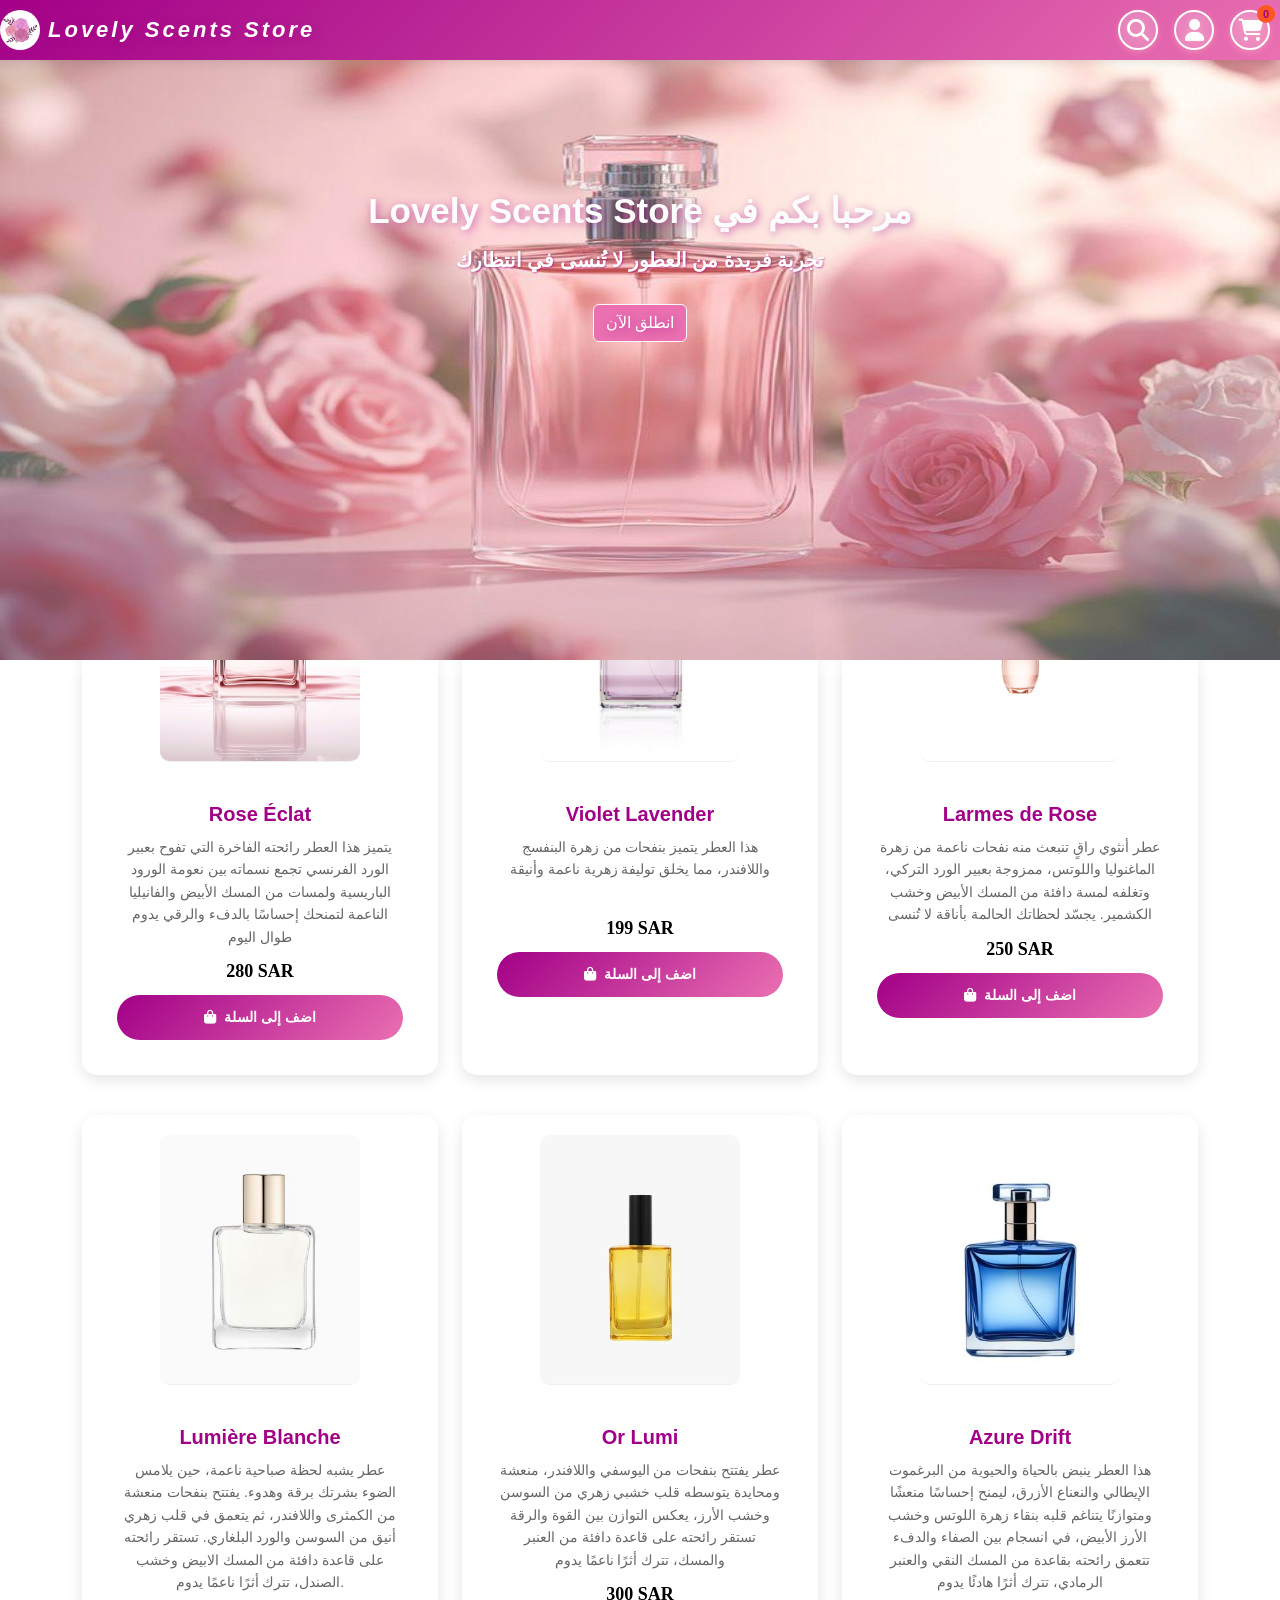
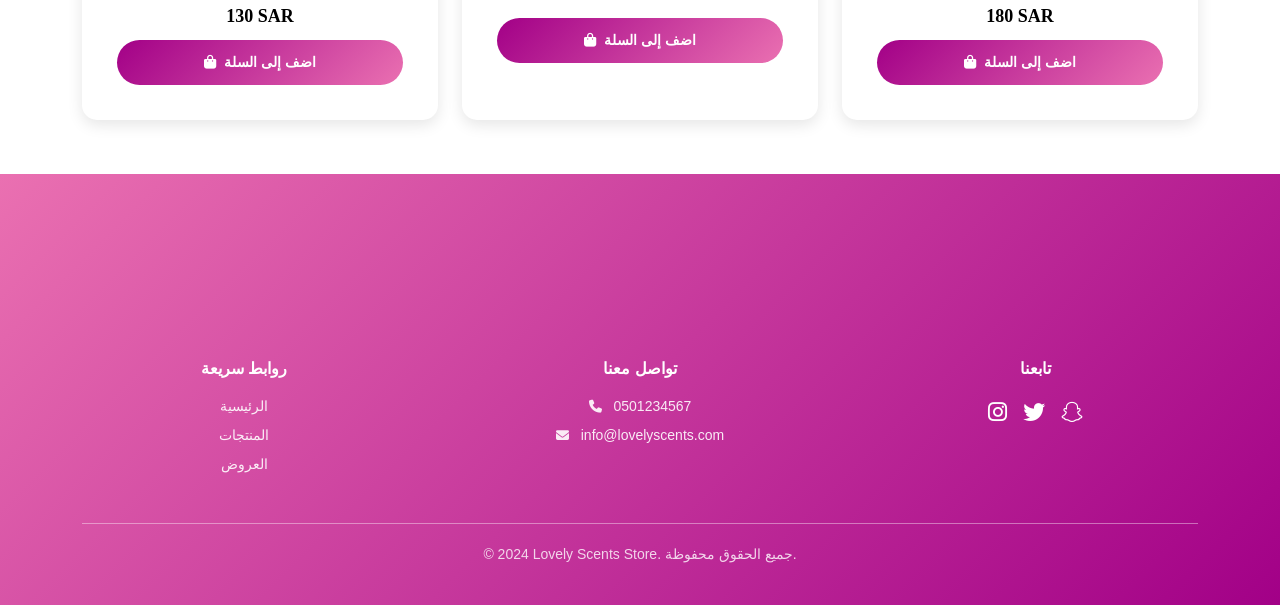
==== commit bbcf3a1a: "Add files via upload إصلاح استرجاع نظام البحث والحساب بعد استبدال خاطئ" ====
--- a/index.html
+++ b/index.html
@@ -1,946 +1,441 @@
 <!DOCTYPE html>
-<html lang="ar" dir="rtl">
+<html lang="en">
+
 <head>
     <meta charset="UTF-8">
-    <title>Lovely Scents Store - اتمام الشراء</title>
+    <title>Lovley Scents Store</title>
     <meta name="viewport" content="width=device-width, initial-scale=1.0">
+    <link rel="stylesheet" href="index.css">
+    <!--  <script src="cart.js"></script> 
+ <script src="perfumestoresystem.js"></script> -->
+    <script src="searsh.js"></script>
+    <script src="auth-system.js"></script>
     <link rel="stylesheet" href="https://cdnjs.cloudflare.com/ajax/libs/font-awesome/6.5.0/css/all.min.css">
-    <link href="https://cdn.jsdelivr.net/npm/bootstrap@5.0.2/dist/css/bootstrap.min.css" rel="stylesheet">
+    <link href="https://cdn.jsdelivr.net/npm/bootstrap@5.0.2/dist/css/bootstrap.min.css" rel="stylesheet"
+        integrity="sha384-EVSTQN3/azprG1Anm3QDgpJLIm9Nao0Yz1ztcQTwFspd3yD65VohhpuuCOmLASjC" crossorigin="anonymous">
+
     <style>
+        /* إضافة خاصية الانزلاق الناعم عند الضغط على الروابط */
+        html {
+            scroll-behavior: smooth;
+        }
+
         :root {
             --primary-color: #ea70b1;
             --secondary-color: #a20087;
             --light-color: #f8f9fa;
             --dark-color: #343a40;
         }
+
+        .footer {
+            font-family: 'Segoe UI', Tahoma, Geneva, Verdana, sans-serif;
+        }
+
+        .footer a:hover {
+            color: var(--light-color) !important;
+            text-decoration: underline !important;
+            transform: translateY(-2px);
+        }
+
+        .social-link:hover {
+            color: var(--light-color) !important;
+            transform: translateY(-3px) scale(1.2);
+        }
+
+        @media (max-width: 992px) {
+            .footer .row.justify-content-around>div {
+                margin-bottom: 30px;
+            }
+        }
+
+        @media (max-width: 768px) {
+            .footer {
+                padding: 30px 0 15px;
+            }
+
+            .footer .row.justify-content-around>div {
+                margin-bottom: 25px;
+            }
+
+            .social-links {
+                gap: 25px !important;
+            }
+        }
+
+        @media (max-width: 576px) {
+            .footer {
+                padding: 25px 0 10px;
+            }
+
+            .footer h6 {
+                font-size: 15px !important;
+                margin-bottom: 15px !important;
+            }
+
+            .footer a,
+            .footer div {
+                font-size: 13px !important;
+            }
+
+            .social-links {
+                gap: 20px !important;
+            }
+
+            .social-link {
+                font-size: 20px !important;
+            }
+        }
+    </style>
+</head>
+
+<body>
+
+    <div class="container-fluid p-0 vh-100" style="background-image: url(images/xxxx.jpg);
+        background-size:cover;
+        background-position:center; 
+         height: 60vh;
+         width: 100%;
+         color: aliceblue (0, 0, 0, 0.4) ;
+         display: flex;
+         align-items: center;
+         justify-content: center;
+          position: absolute;
+          margin-top: -0px ;
+          margin-bottom: -50px !important;
+          padding: 10px;
+        transform: translateY(-30px) scaleY(0.7);
+    transform-origin: top center;
+    max-width: 2000px; 
+     "></div>
+
+    <div class="text-center "
+        style="color:#fcfcfc; position: relative; z-index: 2; font-family: 'Cairo', sans-serif;  margin-top: 130px;  text-shadow: 2px 2px 8px rgba(162, 0, 135, 0.5); ">
+        <h1 class="display-6 fw-bold " style="font-size: 35px;"> Lovely Scents Store مرحبا بكم في </h1>
+        <h5 class="lead mt-3  fw-bold " style=" color:#ffffff ; text-shadow: 1px 1px 2px  rgba(162, 0, 135, 0.5);">تجربة
+            فريدة من العطور لا تُنسى في انتظارك</h5>
         
-        body {
-            font-family: 'Segoe UI', Tahoma, Geneva, Verdana, sans-serif;
-            background-color: #f9f9f9;
-            padding-top: 80px;
-            margin: 0;
-        }
-        
-        .header {
-            background: linear-gradient(135deg, var(--secondary-color), var(--primary-color));
-            box-shadow: 0 2px 10px rgba(0, 0, 0, 0.1);
-            position: fixed;
-            top: 0;
-            width: 100%;
-            z-index: 1000;
-        }
-        
-        .logo {
-            font-size: 22px;
-            font-weight: bold;
+        <!-- التعديل هنا: ربط الزر بقسم المنتجات عبر href="#perfumes-section" -->
+        <a href="#perfumes-section">
+            <button class="btn btn-light mt-4"
+                style="color: #ffffff;  text-shadow: 2px 2px 8px rgba(162, 0, 135, 0.5);  background-color: rgb(234, 112, 177);  ">انطلق
+                الآن</button>
+        </a>
+    </div>
+
+    <div style="position: absolute; top: 0; left: 0; width: 100%; height: 75vh; 
+                background: rgba(255, 255, 255, 0.3); z-index: 1;"></div>
+    <header>
+        <div class="d-flex align-items-center">
+            <!-- الصورة الدائرية -->
+            <img src="images/orr.jpg" alt="متجر أيقونة" class="rounded-circle me-2"
+                style="width: 40px; height: 40px; object-fit: cover;">
+
+            <!-- اللوقو أو اسم المتجر -->
+            <span class="navbar-brand mb-0 h3" style=" font-size: 22px; font-weight: bold;
             color: white;
             font-style: italic;
-            text-shadow: 2px 2px 8px rgba(162, 0, 135, 0.5);
-            letter-spacing: 3px;
-        }
-        
-        .logo-img {
-            width: 40px;
-            height: 40px;
-            object-fit: cover;
-        }
-        
-        .icon-btn {
-            background: transparent;
-            border: none;
-            color: white;
-            font-size: 18px;
-            position: relative;
-            transition: all 0.3s;
-        }
-        
-        .icon-btn:hover {
-            transform: scale(1.1);
-        }
-        
-        .cart-count {
-            position: absolute;
-            top: -8px;
-            right: -8px;
-            background-color: white;
-            color: var(--secondary-color);
-            border-radius: 50%;
-            width: 20px;
-            height: 20px;
-            font-size: 12px;
-            display: flex;
-            align-items: center;
-            justify-content: center;
-            font-weight: bold;
-        }
-        
-        .hero-section {
-            background: linear-gradient(135deg, #ff9cd6, #d84ba7);
-            background-size: cover;
-            background-position: center;
-            height: 60vh;
-            color: white;
-            display: flex;
-            align-items: center;
-            justify-content: center;
-            position: relative;
-            margin-bottom: 30px;
-        }
-        
-        .hero-overlay {
-            position: absolute;
-            top: 0;
-            left: 0;
-            width: 100%;
-            height: 100%;
-            background: rgba(0, 0, 0, 0.4);
-        }
-        
-        .hero-content {
-            position: relative;
-            z-index: 2;
-            text-shadow: 2px 2px 8px rgba(162, 0, 135, 0.5);
-        }
-        
-        .product-card {
-            border: none;
-            border-radius: 15px;
-            overflow: hidden;
-            box-shadow: 0 5px 15px rgba(0, 0, 0, 0.1);
-            transition: transform 0.3s, box-shadow 0.3s;
-            height: 100%;
-            background-color: white;
-            margin-bottom: 20px;
-        }
-        
-        .product-card:hover {
-            transform: translateY(-5px);
-            box-shadow: 0 10px 20px rgba(0, 0, 0, 0.15);
-        }
-        
-        .product-image {
-            width: 100%;
-            height: 300px;
-            object-fit: cover;
-        }
-        
-        .product-info {
-            padding: 20px;
-        }
-        
-        .product-title {
-            font-weight: bold;
-            color: var(--secondary-color);
-            margin-bottom: 10px;
-        }
-        
-        .description {
-            color: #666;
-            font-size: 14px;
-            margin-bottom: 15px;
-            height: 80px;
-            overflow: hidden;
-        }
-        
-        .price-container {
-            display: flex;
-            justify-content: space-between;
-            align-items: center;
-            margin-bottom: 15px;
-        }
-        
-        .price {
-            font-weight: bold;
-            color: var(--secondary-color);
-            font-size: 18px;
-        }
-        
-        .buy-button {
-            background-color: var(--primary-color);
-            color: white;
-            border: none;
-            border-radius: 25px;
-            padding: 10px 20px;
-            width: 100%;
-            transition: all 0.3s;
-            display: flex;
-            align-items: center;
-            justify-content: center;
-            gap: 8px;
-        }
-        
-        .buy-button:hover {
-            background-color: var(--secondary-color);
-            transform: translateY(-2px);
-        }
-        
-        .cart-sidebar {
-            position: fixed;
-            top: 0;
-            right: -400px;
-            width: 350px;
-            height: 100vh;
-            background-color: white;
-            box-shadow: -5px 0 15px rgba(0, 0, 0, 0.1);
-            transition: right 0.3s ease;
-            z-index: 1050;
-            padding: 20px;
-            overflow-y: auto;
-        }
-        
-        .cart-sidebar.active {
-            right: 0;
-        }
-        
-        .cart-overlay {
-            position: fixed;
-            top: 0;
-            left: 0;
-            width: 100%;
-            height: 100%;
-            background-color: rgba(0, 0, 0, 0.5);
-            z-index: 1040;
-            display: none;
-        }
-        
-        .cart-overlay.active {
-            display: block;
-        }
-        
-        .cart-item {
-            display: flex;
-            align-items: center;
-            padding: 15px 0;
-            border-bottom: 1px solid #eee;
-        }
-
-        .cart-item-image {
-            width: 70px;
-            height: 70px;
-            flex-shrink: 0;
-            object-fit: cover;
-            border-radius: 8px;
-            margin-left: 15px;
-            overflow: hidden;
-        }
-
-        .cart-item-details {
-            flex: 1;
-            min-width: 0;
-        }
-        
-        .cart-item-title {
-            font-weight: bold;
-            margin-bottom: 5px;
-        }
-        
-        .cart-item-price {
-            color: var(--secondary-color);
-            font-weight: bold;
-        }
-        
-        .quantity-controls {
-            display: flex;
-            align-items: center;
-            margin-top: 8px;
-        }
-        
-        .quantity-btn {
-            width: 30px;
-            height: 30px;
-            border: 1px solid #ddd;
-            background-color: white;
-            display: flex;
-            align-items: center;
-            justify-content: center;
-            cursor: pointer;
-        }
-        
-        .quantity-input {
-            width: 40px;
-            height: 30px;
-            text-align: center;
-            border: 1px solid #ddd;
-            border-left: none;
-            border-right: none;
-        }
-        
-        .remove-item {
-            color: #dc3545;
-            background: none;
-            border: none;
-            font-size: 18px;
-            margin-right: 10px;
-            flex-shrink: 0;
-            cursor: pointer;
-        }
-        
-        .cart-total {
-            padding: 20px 0;
-            border-top: 2px solid #eee;
-            margin-top: 20px;
-        }
-        
-        .checkout-btn {
-            background-color: var(--secondary-color);
-            color: white;
-            border: none;
-            border-radius: 25px;
-            padding: 12px;
-            width: 100%;
-            font-weight: bold;
-            transition: all 0.3s;
-        }
-        
-        .checkout-btn:hover {
-            background-color: var(--primary-color);
-        }
-        
-        .empty-cart {
-            text-align: center;
-            padding: 40px 0;
-            color: #666;
-        }
-        
-        .checkout-page {
-            display: none;
-            padding: 30px 0;
-        }
-        
-        .checkout-form {
-            background-color: white;
-            border-radius: 15px;
-            padding: 30px;
-            box-shadow: 0 5px 15px rgba(0, 0, 0, 0.1);
-        }
-        
-        .order-summary {
-            background-color: white;
-            border-radius: 15px;
-            padding: 30px;
-            box-shadow: 0 5px 15px rgba(0, 0, 0, 0.1);
-            position: sticky;
-            top: 100px;
-        }
-        
-        .order-item {
-            display: flex;
-            justify-content: space-between;
-            padding: 10px 0;
-            border-bottom: 1px solid #eee;
-        }
-        
-        .back-to-cart {
-            color: var(--secondary-color);
-            text-decoration: none;
-            display: inline-flex;
-            align-items: center;
-            gap: 5px;
-            margin-bottom: 20px;
-        }
-        
-        .notification {
-            position: fixed;
-            top: 100px;
-            right: 20px;
-            z-index: 9999;
-            min-width: 300px;
-            border-radius: 8px;
-            padding: 15px;
-            box-shadow: 0 4px 12px rgba(0, 0, 0, 0.15);
-        }
-        
-        .notification.success {
-            background-color: #d4edda;
-            color: #155724;
-            border: 1px solid #c3e6cb;
-        }
-        
-        .notification.error {
-            background-color: #f8d7da;
-            color: #721c24;
-            border: 1px solid #f5c6cb;
-        }
-        
-        @media (max-width: 768px) {
-            .cart-sidebar {
-                width: 300px;
-            }
-            
-            .hero-section {
-                height: 40vh;
-            }
-        }
-    </style>
-</head>
-
-<body>
-    <!-- الهيدر -->
-    <header class="header py-2">
-        <div class="container">
-            <div class="d-flex justify-content-between align-items-center">
-                <div class="d-flex align-items-center">
-                    <img src="https://via.placeholder.com/40" alt="متجر أيقونة" class="rounded-circle logo-img me-2">
-                    <span class="logo">Lovely Scents Store</span>
-                </div>
-                
+              padding: 10px;
+              display: flex;
+              align-items: center;
+              gap: 10px;
+          white-space: nowrap;
+          padding-left: 0px;
+          padding-right: 30px;
+          letter-spacing: 3px;
+            text-shadow: 2px 2px 8px rgba(162, 0, 135, 0.5);">Lovely Scents Store</span>
+        </div>
+
+
+
+        <div class="header-actions">
+            <div class="icon-wrapper">
+
+
                 <div class="d-flex gap-3">
                     <button class="icon-btn">
                         <i class="fa-solid fa-magnifying-glass"></i>
                     </button>
-                    <button class="icon-btn">
+
+                    <button class="icon-btn ">
                         <i class="fa-solid fa-user"></i>
                     </button>
+
+
+
+
                     <button class="icon-btn" id="cart-toggle">
                         <i class="fa-solid fa-cart-shopping"></i>
                         <span class="cart-count" id="cart-count">0</span>
                     </button>
                 </div>
             </div>
-        </div>
+
     </header>
 
-    <!-- الهيرو سيكشن -->
-    <div class="hero-section">
-        <div class="hero-overlay"></div>
-        <div class="hero-content text-center">
-            <h1 class="display-6 fw-bold">Lovely Scents Store مرحبا بكم في</h1>
-            <h5 class="lead mt-3 fw-bold">تجربة فريدة من العطور لا تُنسى في انتظارك</h5>
-            <button class="btn btn-light mt-4" style="background-color: var(--primary-color); color: white;">انطلق الآن</button>
-        </div>
-    </div>
-
-    <!-- المنتجات -->
-    <div class="container py-5">
-        <div class="row">
-            <!-- المنتج 1 -->
-            <div class="col-12 col-sm-6 col-md-4 col-lg-4 mb-4">
-                <div class="product-card">
-                    <img src="images/pert.jpg" alt="Perfume" class="product-image">
-                    <div class="product-info">
-                        <h2 class="product-title">Rose Éclat</h2>
+    <!-- التعديل هنا: إضافة id="perfumes-section" للوصول إليه عند الضغط على الزر -->
+    <div class="container" id="perfumes-section">
+        <div class=" row  ">
+            <div class="col-12 col-sm-6 col-md-4 col-lg-4 mb-4">
+                <div class="product-card ">
+                    <img width="300px" height="300px" src="images/pert.jpg" alt="Perfume" class="product-image">
+
+                    <div class="product-info">
+                        <!--- تطبيق فئة product-title على العنوان -->
+                        <h2 class="product-title"> Rose Éclat</h2>
+
+                        <!---  /  تطبيق فئة description على الوصف -->
                         <p class="description">
                             يتميز هذا العطر رائحته الفاخرة التي تفوح بعبير الورد الفرنسي تجمع نسماته بين نعومة الورود
                             الباريسية ولمسات من المسك الأبيض والفانيليا الناعمة لتمنحك إحساسًا بالدفء والرقي يدوم طوال
                             اليوم
                         </p>
+
+                        <div class="price-container ">
+                            <span class="price">280 SAR</span>
+                        </div>
+                        <button class="buy-button">
+                            <span><i class="fas fa-shopping-bag"></i></span> اضف إلى السلة
+                        </button>
+                    </div>
+                </div>
+            </div>
+
+            <div class="col-12 col-sm-6 col-md-4 col-lg-4 mb-4">
+                <div class="product-card ">
+                    <!----  /  الصورة الأصلية -->
+                    <img width="300px" height="300px   " src="images/uuuuu.jpg" alt="Perfume" class="product-image">
+
+                    <div class="product-info">
+                        <!----   /  تطبيق فئة product-title على العنوان / -->
+                        <h2 class="product-title">Violet Lavender</h2>
+
+                        <!---- /    تطبيق فئة description على الوصف /-->
+                        <p class="description">
+                            هذا العطر يتميز بنفحات من زهرة البنفسج واللافندر، مما يخلق توليفة زهرية ناعمة وأنيقة
+                        </p>
+                        <br>
                         <div class="price-container">
                             <span class="price">199 SAR</span>
                         </div>
-                        <button class="buy-button" data-id="1" data-name="Rose Éclat" data-price="199" data-image="images/pert.jpg">
-                            <span><i class="fas fa-shopping-bag"></i></span> اضف إلى السلة
-                        </button>
-                    </div>
-                </div>
-            </div>
-            
-            <!-- المنتج 2 -->
-            <div class="col-12 col-sm-6 col-md-4 col-lg-4 mb-4">
-                <div class="product-card">
-                    <img src="images/uuuuu.jpg" alt="Perfume" class="product-image">
-                    <div class="product-info">
-                        <h2 class="product-title">Violet Lavender</h2>
-                        <p class="description">
-                            هذا العطر يتميز بنفحات من زهرة البنفسج واللافندر، مما يخلق توليفة زهرية ناعمة وأنيقة
-                        </p>
-                        <div class="price-container">
-                            <span class="price">199 SAR</span>
-                        </div>
-                        <button class="buy-button" data-id="2" data-name="Violet Lavender" data-price="199" data-image="images/uuuuu.jpg">
-                            <span><i class="fas fa-shopping-bag"></i></span> اضف إلى السلة
-                        </button>
-                    </div>
-                </div>
-            </div>
-            
-            <!-- المنتج 3 -->
-            <div class="col-12 col-sm-6 col-md-4 col-lg-4 mb-4">
-                <div class="product-card">
-                    <img src="images/Gold.jpg" alt="Perfume" class="product-image">
-                    <div class="product-info">
-                        <h2 class="product-title">Larmes de Rose</h2>
+                        <button class="buy-button">
+                            <span><i class="fas fa-shopping-bag"></i></span> اضف إلى السلة
+                        </button>
+                    </div>
+                </div>
+            </div>
+            <div class="col-12 col-sm-6 col-md-4 col-lg-4 mb-4">
+                <div class="product-card ">
+                    <!---- /  الصورة الأصلية -->
+                    <img width="300px" height="300px " src="images/Gold.jpg" alt="Perfume" class="product-image">
+
+                    <div class="product-info">
+                        <!--   /   تطبيق فئة product-title على العنوان / -->
+                        <h2 class="product-title"> Larmes de Rose</h2>
+
+                        <!----   /  تطبيق فئة description على الوصف / -->
                         <p class="description">
                             عطر أنثوي راقٍ تنبعث منه نفحات ناعمة من زهرة الماغنوليا واللوتس، ممزوجة بعبير الورد التركي،
                             وتغلفه لمسة دافئة من المسك الأبيض وخشب الكشمير. يجسّد لحظاتك الحالمة بأناقة لا تُنسى
                         </p>
+
                         <div class="price-container">
-                            <span class="price">199 SAR</span>
-                        </div>
-                        <button class="buy-button" data-id="3" data-name="Larmes de Rose" data-price="199" data-image="images/Gold.jpg">
-                            <span><i class="fas fa-shopping-bag"></i></span> اضف إلى السلة
-                        </button>
-                    </div>
-                </div>
-            </div>
-            
-            <!-- المنتج 4 -->
-            <div class="col-12 col-sm-6 col-md-4 col-lg-4 mb-4">
-                <div class="product-card">
-                    <img src="images/www.jpg" alt="Perfume" class="product-image">
-                    <div class="product-info">
-                        <h2 class="product-title">Lumière Blanche</h2>
+                            <span class="price">250 SAR</span>
+                        </div>
+                        <button class="buy-button">
+                            <span><i class="fas fa-shopping-bag"></i></span> اضف إلى السلة
+                        </button>
+                    </div>
+                </div>
+            </div>
+            <div class="row g-3"></div>
+            <div class="col-12 col-sm-6 col-md-4 col-lg-4 mb-4">
+                <div class="product-card ">
+                    <!---- /  الصورة الأصلية -->
+                    <img width="300px" height="300px " src="images/www.jpg" alt="Perfume" class="product-image">
+
+                    <div class="product-info">
+                        <!--   /   تطبيق فئة product-title على العنوان / -->
+                        <h2 class="product-title">Lumière Blanche </h2>
+
+                        <!----   /  تطبيق فئة description على الوصف / -->
                         <p class="description">
                             عطر يشبه لحظة صباحية ناعمة، حين يلامس الضوء بشرتك برقة وهدوء.
                             يفتتح بنفحات منعشة من الكمثرى واللافندر، ثم يتعمق في قلب زهري أنيق من السوسن والورد البلغاري.
                             تستقر رائحته على قاعدة دافئة من المسك الابيض وخشب الصندل، تترك أثرًا ناعمًا يدوم.
-                        </p>
+
+                        </p>
+
                         <div class="price-container">
-                            <span class="price">199 SAR</span>
-                        </div>
-                        <button class="buy-button" data-id="4" data-name="Lumière Blanche" data-price="199" data-image="images/www.jpg">
-                            <span><i class="fas fa-shopping-bag"></i></span> اضف إلى السلة
-                        </button>
-                    </div>
-                </div>
-            </div>
-            
-            <!-- المنتج 5 -->
-            <div class="col-12 col-sm-6 col-md-4 col-lg-4 mb-4">
-                <div class="product-card">
-                    <img src="images/yallow.jpg" alt="Perfume" class="product-image">
-                    <div class="product-info">
+                            <span class="price">130 SAR </span>
+                        </div>
+                        <button class="buy-button">
+                            <span><i class="fas fa-shopping-bag"></i></span> اضف إلى السلة
+                        </button>
+                    </div>
+                </div>
+            </div>
+            <div class="col-12 col-sm-6 col-md-4 col-lg-4 mb-4">
+                <div class="product-card ">
+                    <!---- /  الصورة الأصلية -->
+                    <img width="300px" height="300px " src="images/yallow.jpg" alt="Perfume" class="product-image">
+
+                    <div class="product-info">
+                        <!--   /   تطبيق فئة product-title على العنوان / -->
                         <h2 class="product-title">Or Lumi</h2>
+
+                        <!----   /  تطبيق فئة description على الوصف / -->
                         <p class="description">
                             عطر يفتتح بنفحات من اليوسفي واللافندر، منعشة ومحايدة
                             يتوسطه قلب خشبي زهري من السوسن وخشب الأرز، يعكس التوازن بين القوة والرقة
                             تستقر رائحته على قاعدة دافئة من العنبر والمسك، تترك أثرًا ناعمًا يدوم
                         </p>
+
                         <div class="price-container">
-                            <span class="price">199 SAR</span>
-                        </div>
-                        <button class="buy-button" data-id="5" data-name="Or Lumi" data-price="199" data-image="images/yallow.jpg">
-                            <span><i class="fas fa-shopping-bag"></i></span> اضف إلى السلة
-                        </button>
-                    </div>
-                </div>
-            </div>
-            
-            <!-- المنتج 6 -->
-            <div class="col-12 col-sm-6 col-md-4 col-lg-4 mb-4">
-                <div class="product-card">
-                    <img src="images/Blue Perfume.jpg" alt="Perfume" class="product-image">
-                    <div class="product-info">
+                            <span class="price"> 300 SAR</span>
+                        </div>
+                        <button class="buy-button">
+                            <span><i class="fas fa-shopping-bag"></i></span> اضف إلى السلة
+                        </button>
+                    </div>
+                </div>
+            </div>
+            <div class="col-12 col-sm-6 col-md-4 col-lg-4 mb-4">
+                <div class="product-card ">
+                    <!---- /  الصورة الأصلية -->
+                    <img width="300px" height="300px " src="images/Blue Perfume.jpg" alt="Perfume" class="product-image">
+
+                    <div class="product-info">
+                        <!--   /   تطبيق فئة product-title على العنوان / -->
                         <h2 class="product-title">Azure Drift</h2>
-                        <p class="description">
-                            هذا العطر ينبض بالحيوية من البرغموت الإيطالي والنعناع الأزرق، ليمنح إحساسًا منعشًا ومتوازنًا
+
+                        <!----   /  تطبيق فئة description على الوصف / -->
+                        <p class="description">هذا العطر ينبض بالحياة والحيوية من البرغموت الإيطالي والنعناع الأزرق، ليمنح
+                            إحساسًا منعشًا ومتوازنًا
                             يتناغم قلبه بنقاء زهرة اللوتس وخشب الأرز الأبيض، في انسجام بين الصفاء والدفء
                             تتعمق رائحته بقاعدة من المسك النقي والعنبر الرمادي، تترك أثرًا هادئًا يدوم
                         </p>
+
                         <div class="price-container">
-                            <span class="price">199 SAR</span>
-                        </div>
-                        <button class="buy-button" data-id="6" data-name="Azure Drift" data-price="199" data-image="images/Blue Perfume.jpg">
-                            <span><i class="fas fa-shopping-bag"></i></span> اضف إلى السلة
-                        </button>
+                            <span class="price">180 SAR</span>
+                        </div>
+                        <button class="buy-button">
+                            <span><i class="fas fa-shopping-bag"></i></span> اضف إلى السلة
+                        </button>
+
                     </div>
                 </div>
             </div>
         </div>
     </div>
 
-    <!-- سلة التسوق -->
-    <div class="cart-overlay" id="cart-overlay"></div>
-    <div class="cart-sidebar" id="cart-sidebar">
-        <div class="d-flex justify-content-between align-items-center mb-4">
-            <h4>سلة التسوق</h4>
-            <button class="icon-btn text-dark" id="close-cart">
-                <i class="fas fa-times"></i>
-            </button>
+    <footer class="footer"
+        style="background: linear-gradient(135deg, var(--primary-color), var(--secondary-color)); color: white; padding: 35px 0 20px; margin-top: 30px;">
+        <div class="container">
+            <div class="row justify-content-around align-items-start text-center">
+
+                <!-- روابط سريعة -->
+                <div class="col-lg-2 col-md-3 col-sm-4 mb-4">
+                    <h6 style="font-weight: bold; margin-bottom: 18px; font-size: 16px; color: #fff;">روابط سريعة</h6>
+                    <div class="d-flex flex-column gap-2">
+                        <a href="#"
+                            style="color: rgba(255,255,255,0.9); text-decoration: none; font-size: 14px; transition: all 0.3s;">
+                            الرئيسية
+                        </a>
+                        <a href="#"
+                            style="color: rgba(255,255,255,0.9); text-decoration: none; font-size: 14px; transition: all 0.3s;">
+                            المنتجات
+                        </a>
+                        <a href="#"
+                            style="color: rgba(255,255,255,0.9); text-decoration: none; font-size: 14px; transition: all 0.3s;">
+                            العروض
+                        </a>
+                    </div>
+                </div>
+
+                <!-- تواصل معنا -->
+                <div class="col-lg-3 col-md-3 col-sm-4 mb-4">
+                    <h6 style="font-weight: bold; margin-bottom: 18px; font-size: 16px; color: #fff;">تواصل معنا</h6>
+                    <div class="d-flex flex-column gap-2">
+                        <div style="font-size: 14px; color: rgba(255,255,255,0.9);">
+                            <i class="fas fa-phone me-2" style="font-size: 13px;"></i>
+                            <span>0501234567</span>
+                        </div>
+                        <div style="font-size: 14px; color: rgba(255,255,255,0.9);">
+                            <i class="fas fa-envelope me-2" style="font-size: 13px;"></i>
+                            <span>info@lovelyscents.com</span>
+                        </div>
+                    </div>
+                </div>
+
+                <!-- تابعنا -->
+                <div class="col-lg-2 col-md-3 col-sm-4 mb-4">
+                    <h6 style="font-weight: bold; margin-bottom: 18px; font-size: 16px; color: #fff;">تابعنا</h6>
+                    <div class="social-links d-flex justify-content-center gap-3">
+                        <a href="#" class="social-link"
+                            style="color: white; font-size: 22px; transition: all 0.3s ease; display: inline-block;">
+                            <i class="fab fa-instagram"></i>
+                        </a>
+                        <a href="#" class="social-link"
+                            style="color: white; font-size: 22px; transition: all 0.3s ease; display: inline-block;">
+                            <i class="fab fa-twitter"></i>
+                        </a>
+                        <a href="#" class="social-link"
+                            style="color: white; font-size: 22px; transition: all 0.3s ease; display: inline-block;">
+                            <i class="fab fa-snapchat"></i>
+                        </a>
+                    </div>
+                </div>
+
+            </div>
+
+            <!-- حقوق النشر -->
+            <div class="row mt-4">
+                <div class="col-12">
+                    <div style="border-top: 1px solid rgba(255,255,255,0.4); padding-top: 20px; text-align: center;">
+                        <p style="margin: 0; font-size: 14px; color: rgba(255,255,255,0.8);">
+                            &copy; 2024 Lovely Scents Store. جميع الحقوق محفوظة.
+                        </p>
+                    </div>
+                </div>
+            </div>
         </div>
-        
-        <div id="cart-items">
-            <!-- سيتم إضافة عناصر السلة هنا عبر JavaScript -->
-            <div class="empty-cart">
-                <i class="fas fa-shopping-cart fa-3x mb-3 text-muted"></i>
-                <p>سلة التسوق فارغة</p>
-            </div>
-        </div>
-        
-        <div class="cart-total" id="cart-total" style="display: none;">
-            <div class="d-flex justify-content-between mb-2">
-                <span>المجموع:</span>
-                <span id="subtotal">0 SAR</span>
-            </div>
-            <div class="d-flex justify-content-between mb-3">
-                <span>الضريبة (15%):</span>
-                <span id="tax">0 SAR</span>
-            </div>
-            <div class="d-flex justify-content-between fw-bold fs-5">
-                <span>الإجمالي:</span>
-                <span id="total">0 SAR</span>
-            </div>
-            <button class="checkout-btn mt-4" id="checkout-btn">اتمام الشراء</button>
-        </div>
-    </div>
-
-    <!-- صفحة اتمام الشراء -->
-    <div class="container checkout-page" id="checkout-page">
-        <a href="#" class="back-to-cart" id="back-to-cart">
-            <i class="fas fa-arrow-right"></i> العودة إلى السلة
-        </a>
-        
-        <div class="row">
-            <div class="col-lg-8 mb-4">
-                <div class="checkout-form">
-                    <h3 class="mb-4">معلومات الشحن</h3>
-                    
-                    <div class="row">
-                        <div class="col-md-6 mb-3">
-                            <label for="firstName" class="form-label">الاسم الأول</label>
-                            <input type="text" class="form-control" id="firstName" required>
-                        </div>
-                        <div class="col-md-6 mb-3">
-                            <label for="lastName" class="form-label">الاسم الأخير</label>
-                            <input type="text" class="form-control" id="lastName" required>
-                        </div>
-                    </div>
-                    
-                    <div class="mb-3">
-                        <label for="email" class="form-label">البريد الإلكتروني</label>
-                        <input type="email" class="form-control" id="email" required>
-                    </div>
-                    
-                    <div class="mb-3">
-                        <label for="phone" class="form-label">رقم الهاتف</label>
-                        <input type="tel" class="form-control" id="phone" required>
-                    </div>
-                    
-                    <div class="mb-3">
-                        <label for="address" class="form-label">العنوان</label>
-                        <input type="text" class="form-control" id="address" required>
-                    </div>
-                    
-                    <div class="row">
-                        <div class="col-md-6 mb-3">
-                            <label for="city" class="form-label">المدينة</label>
-                            <input type="text" class="form-control" id="city" required>
-                        </div>
-                        <div class="col-md-6 mb-3">
-                            <label for="postalCode" class="form-label">الرمز البريدي</label>
-                            <input type="text" class="form-control" id="postalCode" required>
-                        </div>
-                    </div>
-                    
-                    <h3 class="my-4">معلومات الدفع</h3>
-                    
-                    <div class="mb-3">
-                        <label for="cardNumber" class="form-label">رقم البطاقة</label>
-                        <input type="text" class="form-control" id="cardNumber" placeholder="1234 5678 9012 3456" required>
-                    </div>
-                    
-                    <div class="row">
-                        <div class="col-md-6 mb-3">
-                            <label for="expiryDate" class="form-label">تاريخ الانتهاء</label>
-                            <input type="text" class="form-control" id="expiryDate" placeholder="MM/YY" required>
-                        </div>
-                        <div class="col-md-6 mb-3">
-                            <label for="cvv" class="form-label">CVV</label>
-                            <input type="text" class="form-control" id="cvv" placeholder="123" required>
-                        </div>
-                    </div>
-                    
-                    <button class="checkout-btn mt-3" id="complete-order">اتمام الطلب</button>
-                </div>
-            </div>
-            
-            <div class="col-lg-4">
-                <div class="order-summary">
-                    <h4 class="mb-4">ملخص الطلب</h4>
-                    <div id="order-items">
-                        <!-- سيتم إضافة عناصر الطلب هنا عبر JavaScript -->
-                    </div>
-                    <div class="mt-4 pt-3 border-top">
-                        <div class="d-flex justify-content-between mb-2">
-                            <span>المجموع:</span>
-                            <span id="order-subtotal">0 SAR</span>
-                        </div>
-                        <div class="d-flex justify-content-between mb-2">
-                            <span>الضريبة (15%):</span>
-                            <span id="order-tax">0 SAR</span>
-                        </div>
-                        <div class="d-flex justify-content-between fw-bold fs-5">
-                            <span>الإجمالي:</span>
-                            <span id="order-total">0 SAR</span>
-                        </div>
-                    </div>
-                </div>
-            </div>
-        </div>
-    </div>
-
-    <script src="https://cdn.jsdelivr.net/npm/bootstrap@5.0.2/dist/js/bootstrap.bundle.min.js"></script>
+    </footer>
+
     <script>
-        // بيانات السلة
-        let cart = [];
-        
-        // عناصر DOM
-        const cartToggle = document.getElementById('cart-toggle');
-        const closeCart = document.getElementById('close-cart');
-        const cartOverlay = document.getElementById('cart-overlay');
-        const cartSidebar = document.getElementById('cart-sidebar');
-        const cartItems = document.getElementById('cart-items');
-        const cartCount = document.getElementById('cart-count');
-        const cartTotal = document.getElementById('cart-total');
-        const subtotalEl = document.getElementById('subtotal');
-        const taxEl = document.getElementById('tax');
-        const totalEl = document.getElementById('total');
-        const checkoutBtn = document.getElementById('checkout-btn');
-        const checkoutPage = document.getElementById('checkout-page');
-        const backToCart = document.getElementById('back-to-cart');
-        const completeOrder = document.getElementById('complete-order');
-        const orderItems = document.getElementById('order-items');
-        const orderSubtotal = document.getElementById('order-subtotal');
-        const orderTax = document.getElementById('order-tax');
-        const orderTotal = document.getElementById('order-total');
-        
-        // فتح وإغلاق السلة
-        cartToggle.addEventListener('click', () => {
-            cartSidebar.classList.add('active');
-            cartOverlay.classList.add('active');
-        });
-        
-        closeCart.addEventListener('click', () => {
-            cartSidebar.classList.remove('active');
-            cartOverlay.classList.remove('active');
-        });
-        
-        cartOverlay.addEventListener('click', () => {
-            cartSidebar.classList.remove('active');
-            cartOverlay.classList.remove('active');
-        });
-        
-        // إضافة منتج إلى السلة
-        document.querySelectorAll('.buy-button').forEach(button => {
-            button.addEventListener('click', (e) => {
-                const product = {
-                    id: e.target.closest('.buy-button').dataset.id,
-                    name: e.target.closest('.buy-button').dataset.name,
-                    price: parseInt(e.target.closest('.buy-button').dataset.price),
-                    image: e.target.closest('.buy-button').dataset.image,
-                    quantity: 1
-                };
-                
-                addToCart(product);
-            });
-        });
-        
-        // دالة إضافة المنتج إلى السلة
-        function addToCart(product) {
-            const existingItem = cart.find(item => item.id === product.id);
-            
-            if (existingItem) {
-                existingItem.quantity += 1;
-            } else {
-                cart.push(product);
-            }
-            
-            updateCart();
-            
-            // عرض رسالة تأكيد
-            showNotification(`تم إضافة ${product.name} إلى السلة`, 'success');
-        }
-        
-        // تحديث السلة
-        function updateCart() {
-            // تحديث عدد العناصر
-            const totalItems = cart.reduce((total, item) => total + item.quantity, 0);
-            cartCount.textContent = totalItems;
-            
-            // تحديث عرض العناصر
-            if (cart.length === 0) {
-                cartItems.innerHTML = `
-                    <div class="empty-cart">
-                        <i class="fas fa-shopping-cart fa-3x mb-3 text-muted"></i>
-                        <p>سلة التسوق فارغة</p>
-                    </div>
-                `;
-                cartTotal.style.display = 'none';
-            } else {
-                cartItems.innerHTML = '';
-                cart.forEach(item => {
-                    const itemTotal = item.price * item.quantity;
-                    cartItems.innerHTML += `
-                        <div class="cart-item">
-                            <img src="${item.image}" alt="${item.name}" class="cart-item-image"
-                                 onerror="this.onerror=null;this.src='https://via.placeholder.com/70x70/cccccc/969696?text=صورة'">
-                            <div class="cart-item-details">
-                                <div class="cart-item-title">${item.name}</div>
-                                <div class="cart-item-price">${item.price} SAR</div>
-                                <div class="quantity-controls">
-                                    <button class="quantity-btn decrease" data-id="${item.id}">-</button>
-                                    <input type="text" class="quantity-input" value="${item.quantity}" readonly>
-                                    <button class="quantity-btn increase" data-id="${item.id}">+</button>
+        // تهيئة النظام بعد تحميل الصفحة
+        document.addEventListener('DOMContentLoaded', function () {
+            // عرض المنتجات
+            const productsContainer = document.getElementById('products-container');
+            if (productsContainer && window.authSystem) {
+                window.authSystem.products.forEach(product => {
+                    const productHTML = `
+                        <div class="col-md-4 mb-4">
+                            <div class="card product-card h-100">
+                                <img src="${product.image}" class="card-img-top product-image" alt="${product.name}" 
+                                     style="height: 250px; object-fit: cover;"
+                                     onerror="this.src='https://via.placeholder.com/300x300/cccccc/969696?text=صورة+منتج'">
+                                <div class="card-body">
+                                    <h5 class="card-title product-title">${product.name}</h5>
+                                    <p class="card-text description">${product.description}</p>
+                                    <div class="d-flex justify-content-between align-items-center">
+                                        <span class="h5 text-primary price">${product.price} SAR</span>
+                                        <button class="btn btn-primary buy-button">
+                                            <i class="fas fa-shopping-cart"></i> شراء
+                                        </button>
+                                    </div>
                                 </div>
                             </div>
-                            <button class="remove-item" data-id="${item.id}">
-                                <i class="fas fa-trash"></i>
-                            </button>
                         </div>
                     `;
+                    productsContainer.innerHTML += productHTML;
                 });
-                
-                cartTotal.style.display = 'block';
-                
-                // إضافة أحداث للتحكم في الكمية
-                document.querySelectorAll('.increase').forEach(btn => {
-                    btn.addEventListener('click', (e) => {
-                        const id = e.target.closest('.increase').dataset.id;
-                        increaseQuantity(id);
-                    });
-                });
-                
-                document.querySelectorAll('.decrease').forEach(btn => {
-                    btn.addEventListener('click', (e) => {
-                        const id = e.target.closest('.decrease').dataset.id;
-                        decreaseQuantity(id);
-                    });
-                });
-                
-                document.querySelectorAll('.remove-item').forEach(btn => {
-                    btn.addEventListener('click', (e) => {
-                        const id = e.target.closest('.remove-item').dataset.id;
-                        removeFromCart(id);
-                    });
-                });
-            }
-            
-            // تحديث الإجماليات
-            updateTotals();
-        }
-        
-        // زيادة كمية المنتج
-        function increaseQuantity(id) {
-            const item = cart.find(item => item.id === id);
-            if (item) {
-                item.quantity += 1;
-                updateCart();
-            }
-        }
-        
-        // تقليل كمية المنتج
-        function decreaseQuantity(id) {
-            const item = cart.find(item => item.id === id);
-            if (item && item.quantity > 1) {
-                item.quantity -= 1;
-                updateCart();
-            }
-        }
-        
-        // إزالة المنتج من السلة
-        function removeFromCart(id) {
-            cart = cart.filter(item => item.id !== id);
-            updateCart();
-        }
-        
-        // تحديث الإجماليات
-        function updateTotals() {
-            const subtotal = cart.reduce((total, item) => total + (item.price * item.quantity), 0);
-            const tax = subtotal * 0.15;
-            const total = subtotal + tax;
-            
-            subtotalEl.textContent = `${subtotal} SAR`;
-            taxEl.textContent = `${tax.toFixed(2)} SAR`;
-            totalEl.textContent = `${total.toFixed(2)} SAR`;
-            
-            // تحديث إجماليات صفحة اتمام الشراء
-            orderSubtotal.textContent = `${subtotal} SAR`;
-            orderTax.textContent = `${tax.toFixed(2)} SAR`;
-            orderTotal.textContent = `${total.toFixed(2)} SAR`;
-            
-            // تحديث عناصر الطلب في صفحة اتمام الشراء
-            orderItems.innerHTML = '';
-            cart.forEach(item => {
-                const itemTotal = item.price * item.quantity;
-                orderItems.innerHTML += `
-                    <div class="order-item">
-                        <div>
-                            <div class="fw-bold">${item.name}</div>
-                            <div class="text-muted">${item.quantity} × ${item.price} SAR</div>
-                        </div>
-                        <div class="fw-bold">${itemTotal} SAR</div>
-                    </div>
-                `;
-            });
-        }
-        
-        // الانتقال إلى صفحة اتمام الشراء
-        checkoutBtn.addEventListener('click', () => {
-            if (cart.length === 0) {
-                showNotification('السلة فارغة. أضف منتجات قبل اتمام الشراء.', 'error');
-                return;
-            }
-            
-            cartSidebar.classList.remove('active');
-            cartOverlay.classList.remove('active');
-            checkoutPage.style.display = 'block';
-            document.querySelector('.container.py-5').style.display = 'none';
+            }
         });
-        
-        // العودة إلى السلة من صفحة اتمام الشراء
-        backToCart.addEventListener('click', (e) => {
-            e.preventDefault();
-            checkoutPage.style.display = 'none';
-            document.querySelector('.container.py-5').style.display = 'block';
-            cartSidebar.classList.add('active');
-            cartOverlay.classList.add('active');
-        });
-        
-        // اتمام الطلب
-        completeOrder.addEventListener('click', () => {
-            // التحقق من صحة النموذج
-            const firstName = document.getElementById('firstName').value;
-            const lastName = document.getElementById('lastName').value;
-            const email = document.getElementById('email').value;
-            const phone = document.getElementById('phone').value;
-            const address = document.getElementById('address').value;
-            const city = document.getElementById('city').value;
-            const postalCode = document.getElementById('postalCode').value;
-            const cardNumber = document.getElementById('cardNumber').value;
-            const expiryDate = document.getElementById('expiryDate').value;
-            const cvv = document.getElementById('cvv').value;
-            
-            if (!firstName || !lastName || !email || !phone || !address || !city || !postalCode || !cardNumber || !expiryDate || !cvv) {
-                showNotification('يرجى ملء جميع الحقول المطلوبة.', 'error');
-                return;
-            }
-            
-            // محاكاة عملية الدفع
-            showNotification('شكراً لك! تم استلام طلبك بنجاح.', 'success');
-            
-            // إعادة تعيين السلة
-            cart = [];
-            updateCart();
-            
-            // العودة إلى الصفحة الرئيسية
-            checkoutPage.style.display = 'none';
-            document.querySelector('.container.py-5').style.display = 'block';
-        });
-        
-        // دالة لعرض الإشعارات
-        function showNotification(message, type = 'success') {
-            // إنشاء عنصر الإشعار
-            const notification = document.createElement('div');
-            notification.className = `notification ${type}`;
-            notification.innerHTML = `
-                <div class="d-flex justify-content-between align-items-center">
-                    <span>${message}</span>
-                    <button type="button" class="btn-close" onclick="this.parentElement.parentElement.remove()"></button>
-                </div>
-            `;
-            
-            // إضافة الإشعار إلى الصفحة
-            document.body.appendChild(notification);
-            
-            // إزالة الإشعار تلقائياً بعد 3 ثواني
-            setTimeout(() => {
-                if (notification.parentNode) {
-                    notification.parentNode.removeChild(notification);
-                }
-            }, 3000);
-        }
-        
-        // تهيئة السلة
-        updateCart();
     </script>
+
+    <script src="https://cdn.jsdelivr.net/npm/bootstrap@5.0.2/dist/js/bootstrap.bundle.min.js"
+        integrity="sha384-MrcW6ZMFYlzcLA8Nl+NtUVF0sA7MsXsP1UyJoMp4YLEuNSfAP+JcXn/tWtIaxVXM"
+        crossorigin="anonymous"></script>
 </body>
+
 </html>
--- a/index.css
+++ b/index.css
@@ -0,0 +1,480 @@
+* {
+            margin: 0;
+            padding: 0;
+            box-sizing: border-box;
+            font-family: 'Tajawal', sans-serif; } 
+
+              :root {
+            --primary-color: #ea70b1;
+            --secondary-color: #a20087;
+            --light-color: #f8f9fa;
+            --dark-color: #343a40; }
+       
+
+        body {
+          /* background: linear-gradient(to right, #ffe6f0, #ffcce0, #fff);*/
+             background-color: #f9f9f9;
+    
+            padding-top: 60px;
+        }
+
+        /* الهيدر */
+       header {
+           /* background:  linear-gradient(135deg, rgb(236, 86, 136), rgb(219, 112, 147)); */
+             background: linear-gradient(135deg, var(--secondary-color), var(--primary-color));
+            padding: 30px 0px;
+            position: fixed;
+            top: 0;
+            left: 0;
+            width: 100%;
+            z-index: 1000;
+            height: 60px;
+            display: flex;
+            align-items: center;
+            justify-content: space-between;
+            box-shadow: 0 2px 10px rgba(0,0,0,0.1);  } 
+
+         
+
+
+
+
+        .navbar {
+            /* background: linear-gradient(135deg, rgb(236, 86, 136), rgb(219, 112, 147));*/
+            display: flex;
+           justify-content: center;
+           gap: 50px;
+           align-items: center;
+           gap: 15px;
+           padding:  0.7rem;
+           margin: 0;
+         /*box-shadow: 0 2px 5px rgba(0, 0, 0, 0.1); */
+         
+
+        }
+
+        .navbar-list {
+            display: flex;
+            list-style: none;
+            gap: 0rem;
+            margin: 0;
+            padding: 0;
+            
+        }
+
+        .navbar-list a {
+            color: white;
+            text-decoration: none;
+            font-weight: normal;
+           align-items: center;
+           position:-0.0rem -0.0rem;
+           padding-left: 200px;
+           padding-right:   -0.0rem;
+             display: flex;
+           gap: 10rem;
+           
+
+       
+        
+           
+
+              
+
+}
+
+.navbar-list li {
+
+         margin:  0 -1px;
+}
+
+
+    .navbar-list a:hover{
+         border: 5px;
+            outline: none;
+
+
+
+
+}
+
+
+
+      
+
+    
+
+        .header-actions {
+            display: flex;
+            gap: 10px;
+        }
+
+        .icon-btn {
+            background: rgba(255, 255, 255, 0.2);
+            color: white;
+            border: 2px solid white;
+            border-radius: 50%;
+            width: 40px;
+            height: 40px;
+            display: flex;
+            align-items: center;
+            justify-content: center;
+            cursor: pointer;
+            transition: all 0.3s ease;
+              box-shadow: 0 2px 6px rgba(255, 182, 193, 0.4);
+                
+        }
+
+        .icon-btn:hover {
+           /* background: rgba(255, 255, 255, 0.3);*/
+              background-color: #f58fcc; /* وردي فاتح عند المرور */
+  box-shadow: 0 4px 10px rgba(255, 182, 193, 0.7)
+
+        }
+
+        .cart-count {
+            position: absolute !important;
+            top: -5px !important;
+            right: 5px !important;
+            background: #ff5722;
+            padding-right: 0px;
+            color: var(--secondary-color);
+            font-size: 11px;
+            width: 18px!important;
+            height: 18px !important;
+            border-radius: 50% !important;
+            display: flex !important;
+            align-items: center!important ;
+            justify-content: center !important;
+            font-weight: bold;
+           
+           
+        }
+
+        .icon-wrapper {
+            position: relative;
+            display: flex;
+              gap: 12px; /* مسافة بسيطة بين الأيقونات */
+              padding-right: 10px;
+             
+        }
+
+        .icon-btn i {
+  font-size: 22px; /* حجم الأيقونة أكبر شوي */
+  color: #fff; /* 🤍 أيقونة بيضاء */
+  transition: 0.3s ease;
+  text-shadow: 0 0 8px rgba(255, 182, 193, 0.6); /* 🌸 ظل وردي خفيف */
+}
+
+  
+
+
+        /* نظام الـ Grid لـ 3 بطاقات */
+        .container {
+            max-width: 1200px;
+            margin: 0 auto;
+            padding: 0 20px;
+         /* margin-top: -20px; /* ارفعيه لأعلى 20 بكسل */
+         margin-top: 150px;
+
+        }
+
+        .row {
+            display: flex;
+            flex-wrap: wrap;
+            margin: 0 -10px;
+        }
+
+        .col-12, .col-sm-6, .col-md-4, .col-lg-4 {
+            padding: 0 10px;
+            margin-bottom: 20px;
+        }
+
+        /* الجوال: بطاقة واحدة */
+        .col-12 {
+            flex: 0 0 100%;
+            max-width: 100%;
+        }
+
+        /* جوال كبير: بطاقتين */
+        @media (min-width: 576px) {
+            .col-sm-6 {
+                flex: 0 0 50%;
+                max-width: 50%;
+            }
+        }
+
+        /* تابلت: 3 بطاقات */
+        @media (min-width: 768px) {
+            .col-md-4 {
+                flex: 0 0 33.333%;
+                max-width: 33.333%;
+            }
+        }
+
+        /* لابتوب: 3 بطاقات */
+        @media (min-width: 992px) {
+            .col-lg-4 {
+                flex: 0 0 33.333%;
+                max-width: 33.333%;
+            }
+        }
+
+        /* البطاقات */
+        .product-card {
+            background: white;
+            border-radius: 15px;
+            padding: 20px;
+            text-align: center;
+            border: 2px solid #e91e63;
+            box-shadow: 0 5px 15px rgba(0,0,0,0.1);
+            height: 100%;
+            display: flex;
+            flex-direction: column;
+            transition: all 0.3s ease; 
+              
+        
+        }
+
+        .product-card:hover {
+            transform: translateY(-5px);
+            box-shadow: 0 10px 25px rgba(233, 30, 99, 0.15);
+        }
+
+        .product-card:active {
+            border-color: #ff4081;
+            box-shadow: 0 0 0 3px rgba(255, 64, 129, 0.3);
+        }
+
+        .product-image {
+            width: 100%;
+            max-width: 200px;
+            height: 180px;
+            object-fit: cover;
+            border-radius: 10px;
+            margin: 0 auto 15px;
+        }
+
+        .product-title {
+            font-size: 20px;
+            color: var(--secondary-color);
+              margin: 10px 0;
+            font-weight: bold;
+        }
+
+        .description {
+            font-size: 14px;
+            color: #666;
+            line-height: 1.6;
+            margin: 10px 0;
+            flex: 1;
+        }
+
+        .price {
+            font-size: 18px;
+            font-weight: bold;
+            font-family: serif;
+            color: black;
+            margin: 15px 0;
+            padding-top: -0.1px;
+        }
+
+        .buy-button {
+            background:var(--primary-color);
+            color: white;
+            border: none;
+            padding: 12px 25px;
+            border-radius: 25px;
+            font-size: 14px;
+            font-weight: bold;
+            cursor: pointer;
+            width: 100%;
+            transition: all 0.3s ease;
+            margin-top: 10px;
+        }
+
+        .buy-button:hover {
+            background:var(--secondary-color) ;
+              transform: translateY(-2px);
+        }
+
+
+        /* Responsive */
+        @media (max-width: 768px) {
+            header {
+                height: auto;
+                padding: 10px;
+                flex-wrap: wrap;
+            }
+            
+            .logo {
+                font-size: 18px;
+                margin-bottom: 10px;
+            }
+            
+            .navbar-list {
+                gap: 10px;
+            }
+            
+            .navbar-list a {
+                padding: 6px 12px;
+                font-size: 13px;
+            }
+            
+            .header-actions {
+                gap: 5px;
+            }
+            
+            body {
+                padding-top: 80px;
+            }
+            
+            .hero-section {
+                height: 30vh;
+            }
+            
+            .hero-content h1 {
+                font-size: 2rem;
+            }
+            
+            .hero-content p {
+                font-size: 1rem;
+            }
+        }
+
+        @media (max-width: 576px) {
+            .logo {
+                font-size: 16px;
+            }
+            
+            .navbar-list {
+                flex-direction: column;
+                gap: 8px;
+            }
+            
+            .product-card {
+                padding: 15px;
+            }
+            
+            .product-image {
+                max-width: 150px;
+                height: 140px;
+            }
+            
+            .product-title {
+                font-size: 18px;
+            }
+            
+            .description {
+                font-size: 13px;
+            }
+            
+            .price {
+                font-size: 16px;
+            }
+            
+            .buy-button {
+                padding: 10px 20px;
+                font-size: 13px;
+            }
+        }
+
+        /* أنماط نافذة البحث */
+.search-modal {
+    position: fixed;
+    top: 0;
+    left: 0;
+    width: 100%;
+    height: 100%;
+    background: rgba(0, 0, 0, 0.8);
+    z-index: 9999;
+    display: none;
+    justify-content: center;
+    align-items: flex-start;
+    padding-top: 100px;
+}
+
+.search-modal.active {
+    display: flex;
+}
+
+.search-modal-content {
+    background: white;
+    border-radius: 15px;
+    width: 90%;
+    max-width: 600px;
+    box-shadow: 0 20px 60px rgba(0,0,0,0.3);
+    animation: slideDown 0.3s ease-out;
+}
+
+@keyframes slideDown {
+    from {
+        opacity: 0;
+        transform: translateY(-50px);
+    }
+    to {
+        opacity: 1;
+        transform: translateY(0);
+    }
+}
+
+ .product-actions {
+        display: flex;
+        align-items: center;
+        gap: 10px;
+        margin-top: 15px;
+    }
+
+    .wishlist-btn {
+        background: #ffffff;
+        border: 2px solid #e9ecef;
+        width: 44px;
+        height: 44px;
+        border-radius: 50px;
+        display: flex;
+        align-items: center;
+        justify-content: center;
+        cursor: pointer;
+        transition: all 0.3s ease;
+        color: #ea70b1 ;
+        padding-top: -0.1px;
+    }
+
+    .wishlist-btn:hover {
+        background: white;
+        border-color: var(--primary-color);
+        color: var(--primary-color);
+        transform: scale(1.05);
+    }
+
+    .wishlist-btn.active {
+        background: #fff5f7;
+        border-color: #e91e63;
+        color: #e91e63;
+    }
+
+    .buy-button {
+        flex: 1;
+        background: var(--primary-color);
+        color: white;
+        border: none;
+        padding: 12px 20px;
+        border-radius: 10px;
+        font-size: 14px;
+        font-weight: bold;
+        cursor: pointer;
+        transition: all 0.3s ease;
+        display: flex;
+        align-items: center;
+        justify-content: center;
+        gap: 8px;
+    }
+
+    .buy-button:hover {
+        background: var(--secondary-color);
+        transform: translateY(-2px);
+        box-shadow: 0 5px 15px rgba(162, 0, 135, 0.3);
+    }
+
+    .buy-button:active {
+        transform: translateY(0);
+    }
